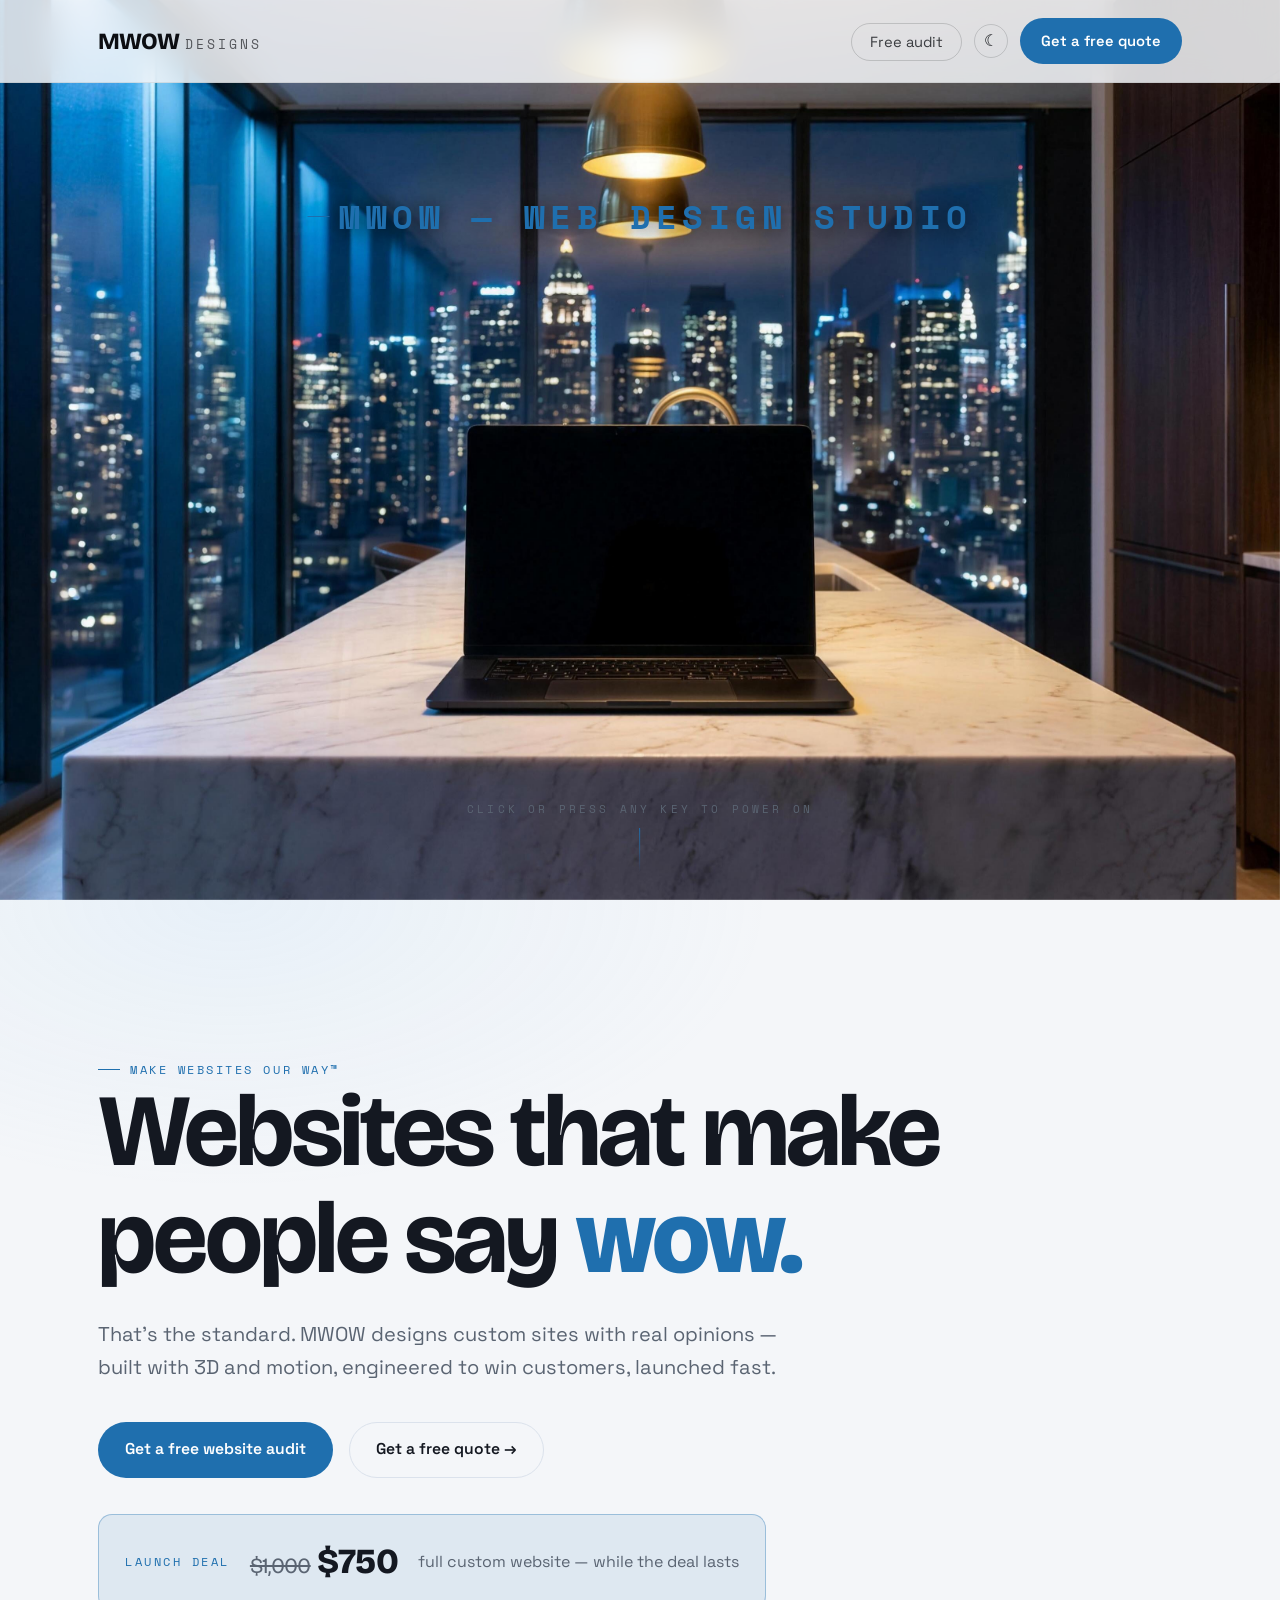
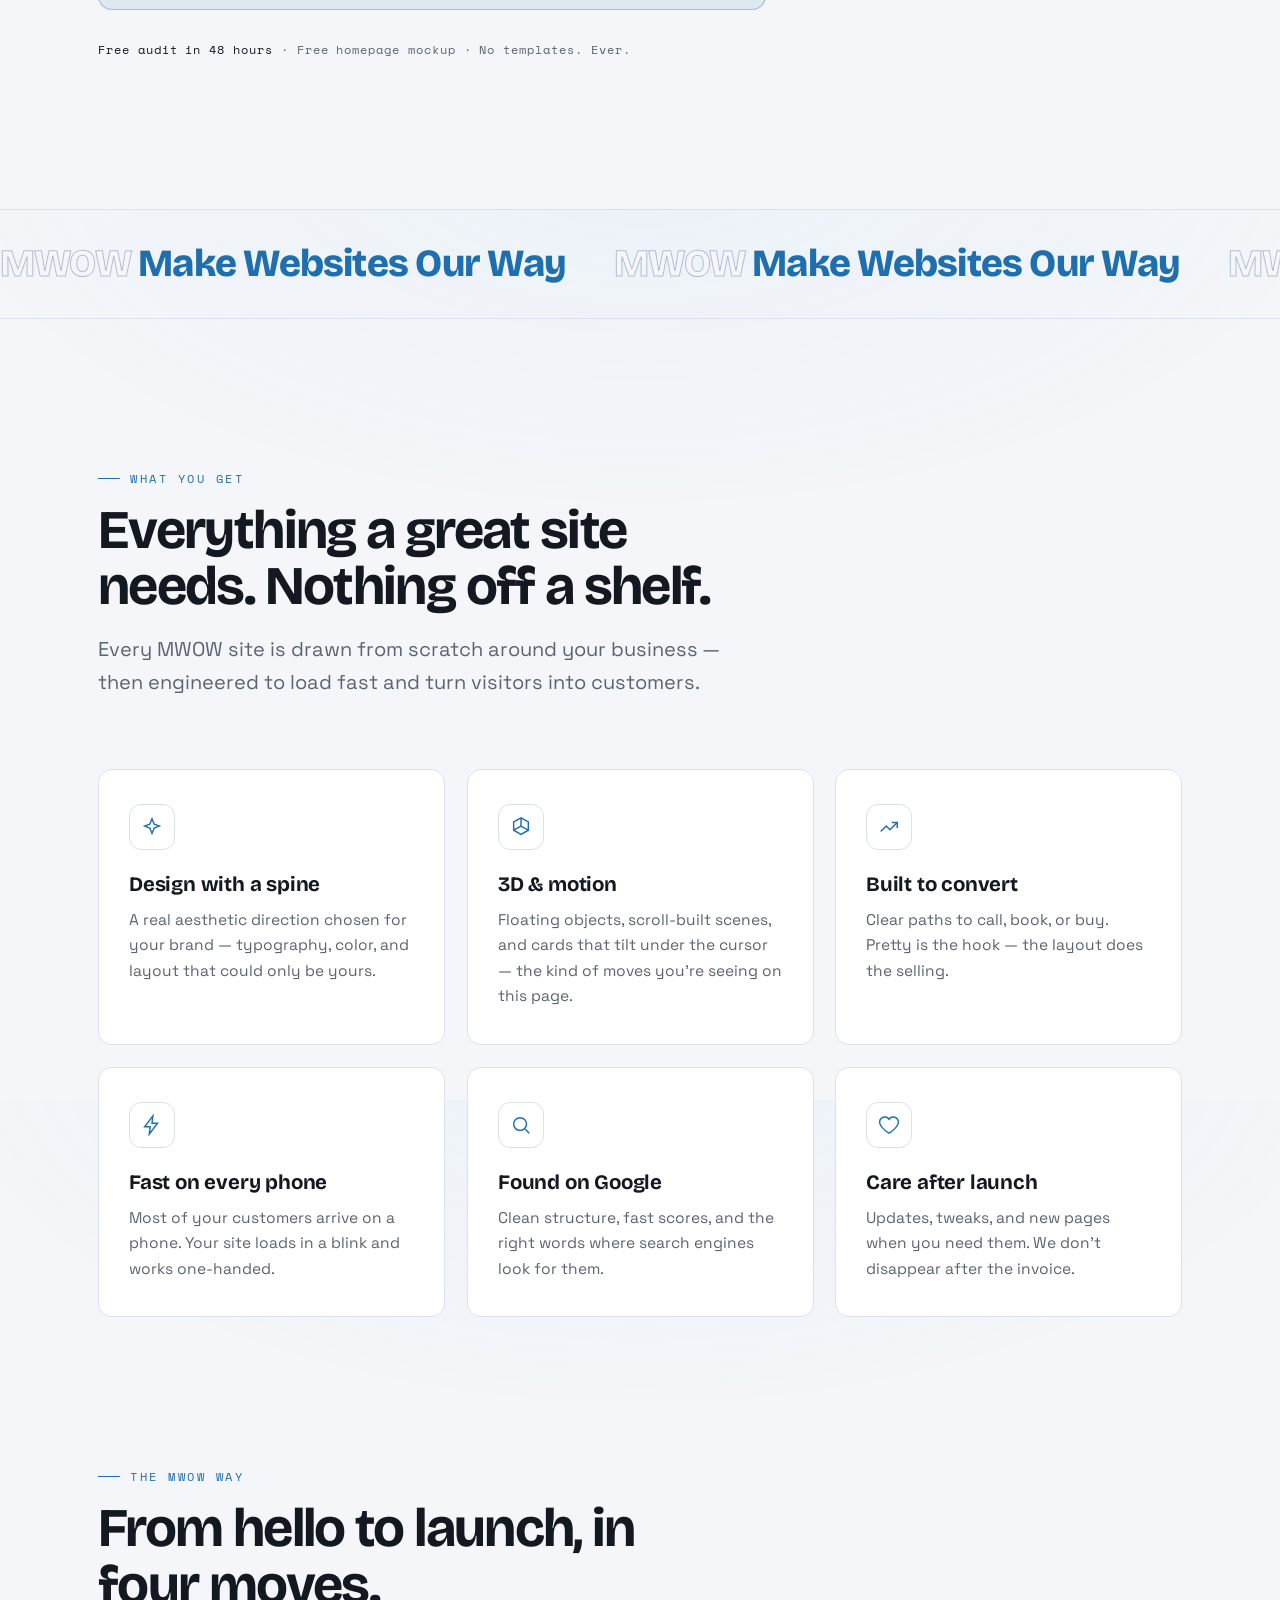
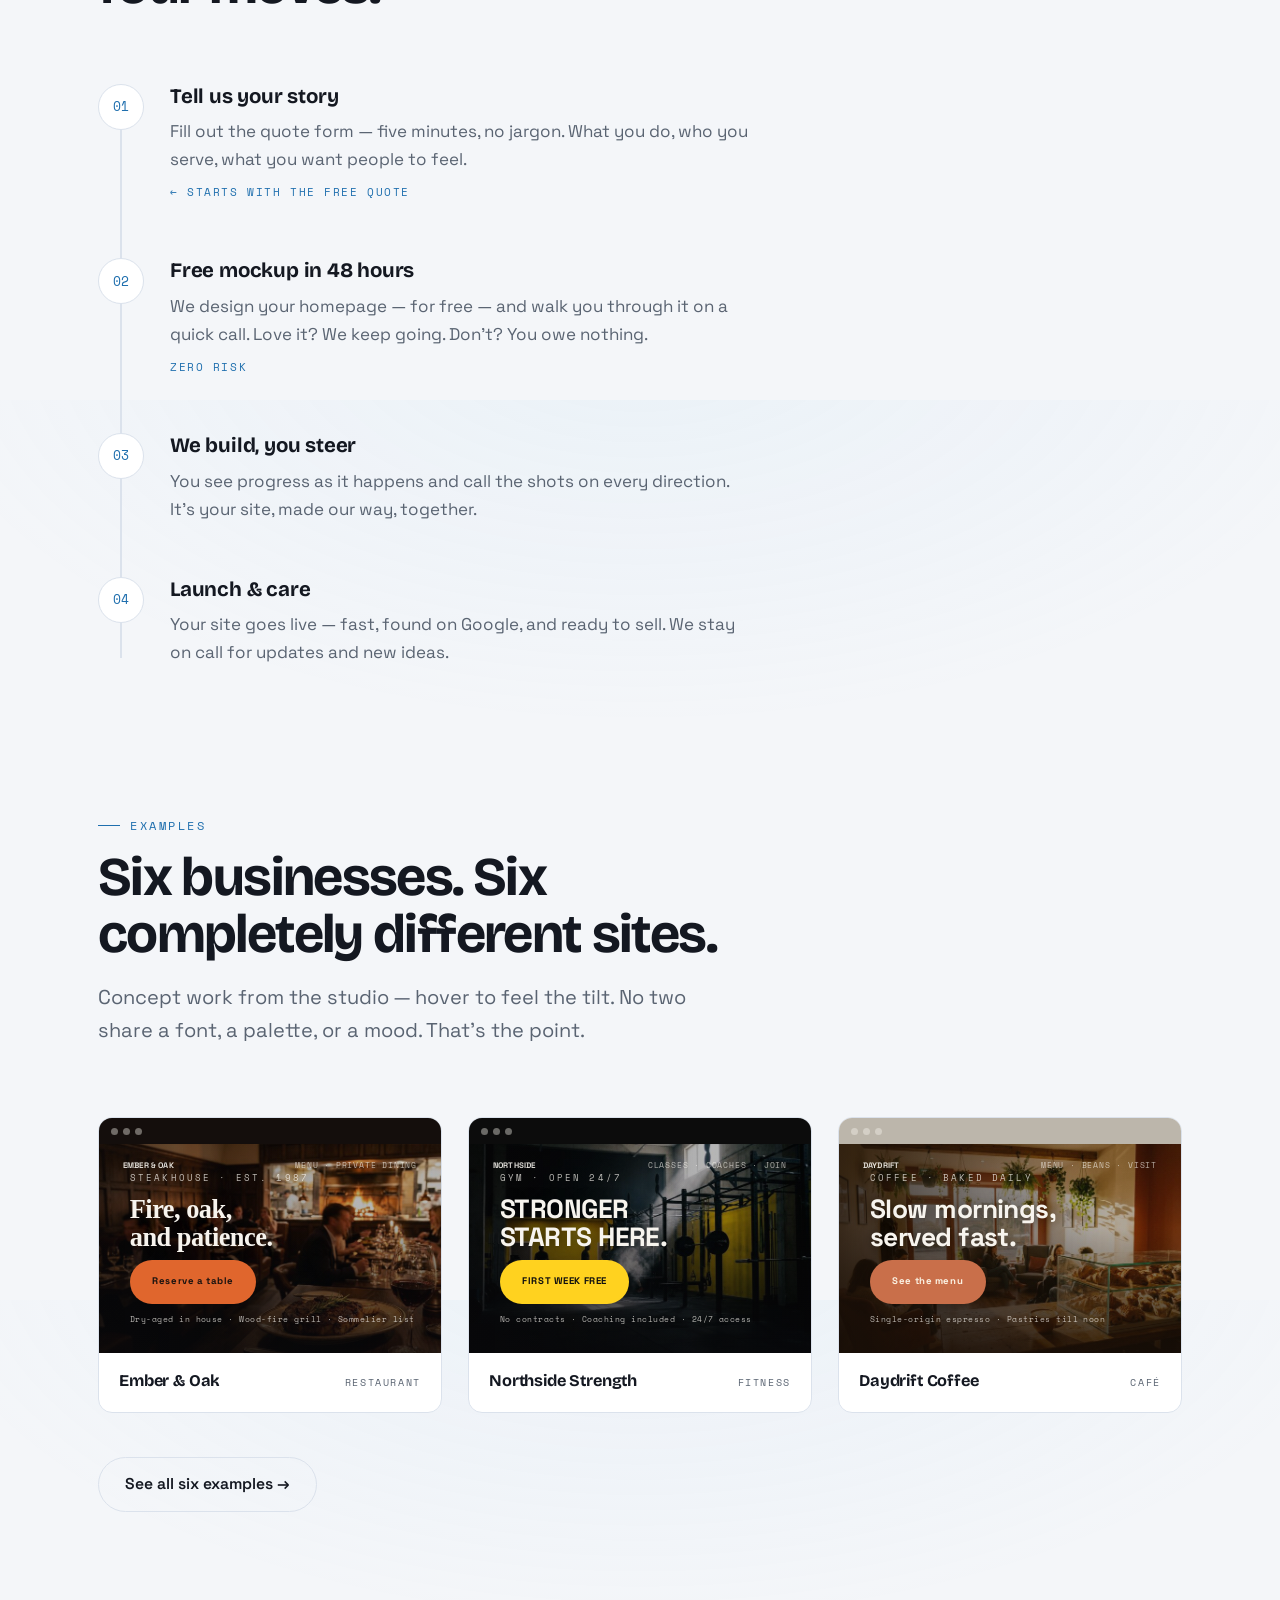
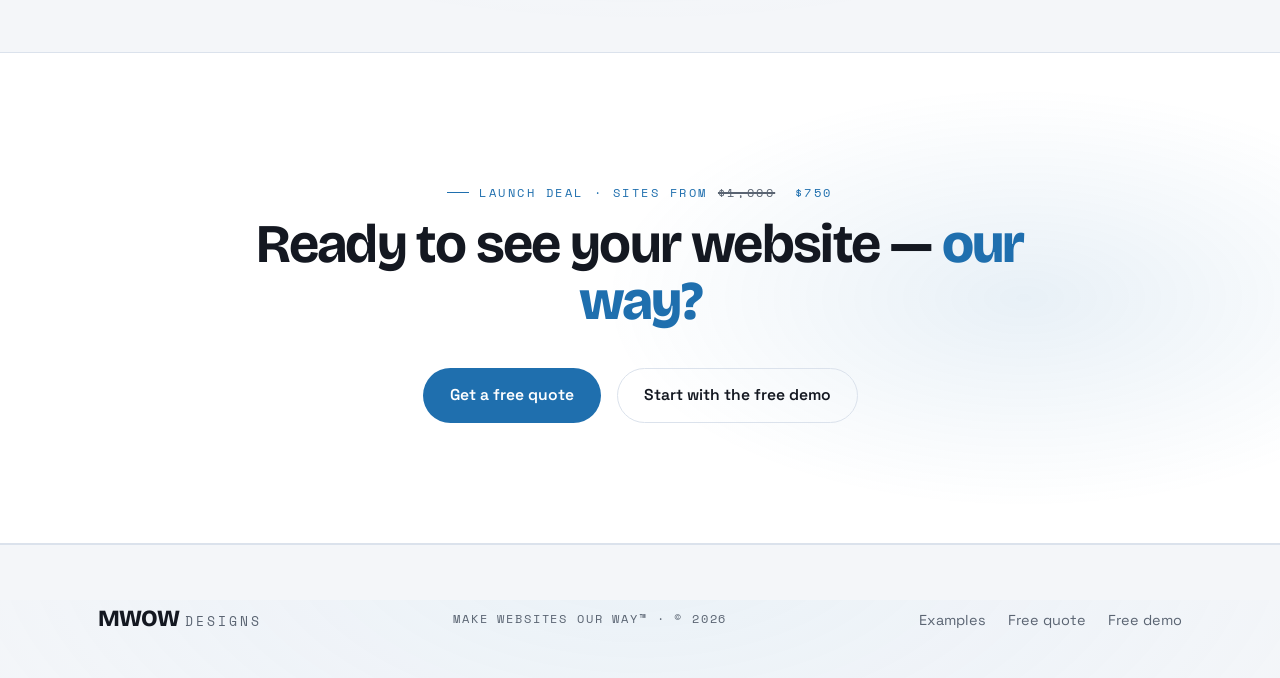
==== index.html @ f08377f4 "Final mobile tweaks: MWOW in header, smaller click-to-power text - Move MWOW branding to left side o" ====
<!DOCTYPE html>
<html lang="en">
<head>
  <meta charset="UTF-8" />
  <meta name="viewport" content="width=device-width, initial-scale=1.0" />
  <title>MWOW Designs — Make Websites Our Way</title>
  <meta name="description" content="MWOW Designs builds custom websites with real design opinions — 3D, motion, and zero templates. Free quote, free homepage mockup in 48 hours." />
  <meta property="og:title" content="MWOW Designs — Make Websites Our Way" />
  <meta property="og:description" content="Custom websites with 3D and motion — free audit, free quote, free homepage mockup in 48 hours." />
  <meta property="og:image" content="https://mwowdesigns.com/img/hero-penthouse-1k.jpg" />
  <meta property="og:type" content="website" />
  <meta name="twitter:card" content="summary_large_image" />
  <link rel="preconnect" href="https://fonts.googleapis.com" />
  <link rel="preconnect" href="https://fonts.gstatic.com" crossorigin />
  <link href="https://fonts.googleapis.com/css2?family=Bricolage+Grotesque:opsz,wght@12..96,400..800&family=Space+Grotesk:wght@400;500;600;700&family=Space+Mono&display=swap" rel="stylesheet" />
  <script>document.documentElement.dataset.theme = localStorage.getItem("mwow-theme") || (matchMedia("(prefers-color-scheme: light)").matches ? "light" : "dark");</script>
  <link rel="stylesheet" href="css/style.css?v=13" />
</head>
<body>

  <header class="nav">
    <div class="nav-inner">
      <a class="wordmark" href="index.html">MWOW <span class="designs">Designs</span></a>
      <nav>
        <ul class="nav-links">
          <li><a href="audit.html"><span class="audit-long">Free audit</span><span class="audit-short">Audit</span></a></li>
          <li><button class="theme-toggle" id="theme-toggle" aria-label="Switch light or dark mode">☀</button></li>
          <li><a class="btn btn-sky btn-sm btn-quote" href="quote.html"><span class="quote-long">Get a free quote</span><span class="quote-short">→</span></a></li>
        </ul>
      </nav>
    </div>
  </header>

  <!-- ============ HERO: click or press any key to power on, then it's gone ============ -->
  <div class="hero-scroll" id="hero-scroll">
    <div class="hero-stage" id="hero-stage">
      <div class="zoomer" id="zoomer">
        <img id="hero-photo" src="img/hero-penthouse-4k.jpg" alt="A black MacBook on a marble kitchen island in a New York penthouse at night" />
        <div class="screen-site" id="screen-site" aria-hidden="true">
          <span class="ss-eyebrow">MWOW</span>
          <div class="ss-h1">Make Websites<br />Our Way</div>
        </div>
      </div>
      <div class="stage-veil" id="stage-veil" aria-hidden="true"></div>
      <span class="eyebrow stage-eyebrow">MWOW — Web design studio</span>
      <div class="scroll-cue">Click or press any key to power on</div>
    </div>
  </div>

  <!-- ============ HEADLINE (you land here inside the screen) ============ -->
  <section class="headline-section">
    <div class="wrap">
      <span class="eyebrow">Make Websites Our Way™</span>
      <h1>Websites that make people say <span class="accent">wow.</span></h1>
      <p class="lede">That's the standard. MWOW designs custom sites with real opinions — built with 3D and motion, engineered to win customers, launched fast.</p>
      <div class="hero-ctas">
        <a class="btn btn-sky" href="audit.html">Get a free website audit</a>
        <a class="btn btn-ghost" href="quote.html">Get a free quote →</a>
      </div>
      <div class="deal-banner">
        <span class="deal-tag">Launch deal</span>
        <span class="deal-price"><s>$1,000</s>$750</span>
        <span class="deal-copy">full custom website — while the deal lasts</span>
      </div>
      <p class="hero-note"><b>Free audit in 48 hours</b> · Free homepage mockup · No templates. Ever.</p>
    </div>
  </section>

  <!-- ============ MARQUEE ============ -->
  <div class="marquee" aria-hidden="true">
    <div class="marquee-track">
      <span>MWOW <em>Make Websites Our Way</em></span><span>MWOW <em>Make Websites Our Way</em></span><span>MWOW <em>Make Websites Our Way</em></span><span>MWOW <em>Make Websites Our Way</em></span><span>MWOW <em>Make Websites Our Way</em></span><span>MWOW <em>Make Websites Our Way</em></span>
    </div>
  </div>

  <!-- ============ FEATURES ============ -->
  <section class="section">
    <div class="wrap">
      <div class="section-head reveal">
        <span class="eyebrow">What you get</span>
        <h2>Everything a great site needs. Nothing off a shelf.</h2>
        <p class="lede">Every MWOW site is drawn from scratch around your business — then engineered to load fast and turn visitors into customers.</p>
      </div>
      <div class="grid-3">
        <div class="tilt reveal" style="--d:.0s"><div class="tilt-inner">
          <div class="feature-glyph"><svg viewBox="0 0 24 24" fill="none" stroke="currentColor" stroke-width="1.6"><path d="M12 3l2.4 5.9L20 11l-5.6 2.1L12 19l-2.4-5.9L4 11l5.6-2.1z"/></svg></div>
          <h3>Design with a spine</h3>
          <p>A real aesthetic direction chosen for your brand — typography, color, and layout that could only be yours.</p>
        </div></div>
        <div class="tilt reveal" style="--d:.08s"><div class="tilt-inner">
          <div class="feature-glyph"><svg viewBox="0 0 24 24" fill="none" stroke="currentColor" stroke-width="1.6"><path d="M12 2l8 4.5v9L12 20l-8-4.5v-9z"/><path d="M12 2v9m0 0l8 4.5M12 11L4 15.5"/></svg></div>
          <h3>3D &amp; motion</h3>
          <p>Floating objects, scroll-built scenes, and cards that tilt under the cursor — the kind of moves you're seeing on this page.</p>
        </div></div>
        <div class="tilt reveal" style="--d:.16s"><div class="tilt-inner">
          <div class="feature-glyph"><svg viewBox="0 0 24 24" fill="none" stroke="currentColor" stroke-width="1.6"><path d="M3 17l6-6 4 4 8-8"/><path d="M15 7h6v6"/></svg></div>
          <h3>Built to convert</h3>
          <p>Clear paths to call, book, or buy. Pretty is the hook — the layout does the selling.</p>
        </div></div>
        <div class="tilt reveal" style="--d:.0s"><div class="tilt-inner">
          <div class="feature-glyph"><svg viewBox="0 0 24 24" fill="none" stroke="currentColor" stroke-width="1.6"><path d="M13 2L4 14h6l-1 8 9-12h-6z"/></svg></div>
          <h3>Fast on every phone</h3>
          <p>Most of your customers arrive on a phone. Your site loads in a blink and works one-handed.</p>
        </div></div>
        <div class="tilt reveal" style="--d:.08s"><div class="tilt-inner">
          <div class="feature-glyph"><svg viewBox="0 0 24 24" fill="none" stroke="currentColor" stroke-width="1.6"><circle cx="11" cy="11" r="7"/><path d="M21 21l-4.3-4.3"/></svg></div>
          <h3>Found on Google</h3>
          <p>Clean structure, fast scores, and the right words where search engines look for them.</p>
        </div></div>
        <div class="tilt reveal" style="--d:.16s"><div class="tilt-inner">
          <div class="feature-glyph"><svg viewBox="0 0 24 24" fill="none" stroke="currentColor" stroke-width="1.6"><path d="M12 21s-7-4.6-9.3-9A5.4 5.4 0 0112 5.7 5.4 5.4 0 0121.3 12c-2.3 4.4-9.3 9-9.3 9z"/></svg></div>
          <h3>Care after launch</h3>
          <p>Updates, tweaks, and new pages when you need them. We don't disappear after the invoice.</p>
        </div></div>
      </div>
    </div>
  </section>

  <!-- ============ PROCESS ============ -->
  <section class="section" style="padding-top:0">
    <div class="wrap">
      <div class="section-head reveal">
        <span class="eyebrow">The MWOW way</span>
        <h2>From hello to launch, in four moves.</h2>
      </div>
      <div class="process">
        <div class="process-line"><i></i></div>
        <div class="step reveal">
          <div class="step-num">01</div>
          <h3>Tell us your story</h3>
          <p>Fill out the quote form — five minutes, no jargon. What you do, who you serve, what you want people to feel.</p>
          <span class="mini-note">← starts with the free quote</span>
        </div>
        <div class="step reveal">
          <div class="step-num">02</div>
          <h3>Free mockup in 48 hours</h3>
          <p>We design your homepage — for free — and walk you through it on a quick call. Love it? We keep going. Don't? You owe nothing.</p>
          <span class="mini-note">zero risk</span>
        </div>
        <div class="step reveal">
          <div class="step-num">03</div>
          <h3>We build, you steer</h3>
          <p>You see progress as it happens and call the shots on every direction. It's your site, made our way, together.</p>
        </div>
        <div class="step reveal">
          <div class="step-num">04</div>
          <h3>Launch &amp; care</h3>
          <p>Your site goes live — fast, found on Google, and ready to sell. We stay on call for updates and new ideas.</p>
        </div>
      </div>
    </div>
  </section>

  <!-- ============ SHOWCASE PREVIEW ============ -->
  <section class="section" style="padding-top:0">
    <div class="wrap">
      <div class="section-head reveal">
        <span class="eyebrow">Examples</span>
        <h2>Six businesses. Six completely different sites.</h2>
        <p class="lede">Concept work from the studio — hover to feel the tilt. No two share a font, a palette, or a mood. That's the point.</p>
      </div>
      <div class="show-grid">
        <div class="tilt reveal" style="--d:.0s">
          <a class="mock mock-ember" href="examples.html">
            <div class="mock-screen has-photo">
              <div class="mock-bar"><i></i><i></i><i></i></div>
              <div class="mock-photo" style="background-image:url('img/mock-steak.jpg')"></div>
              <div class="mock-nav"><b>Ember &amp; Oak</b><span>Menu · Private dining</span></div>
              <div class="mock-hero">
                <span class="mock-kicker">Steakhouse · Est. 1987</span>
                <span class="mock-title">Fire, oak,<br/>and patience.</span>
                <span class="mock-btn">Reserve a table</span>
                <span class="mock-extra">Dry-aged in house · Wood-fire grill · Sommelier list</span>
              </div>
            </div>
            <div class="mock-meta"><h3>Ember &amp; Oak</h3><span>Restaurant</span></div>
          </a>
        </div>
        <div class="tilt reveal" style="--d:.08s">
          <a class="mock mock-north" href="examples.html">
            <div class="mock-screen has-photo">
              <div class="mock-bar"><i></i><i></i><i></i></div>
              <div class="mock-photo" style="background-image:url('img/mock-gym.jpg')"></div>
              <div class="mock-nav"><b>NORTHSIDE</b><span>Classes · Coaches · Join</span></div>
              <div class="mock-hero">
                <span class="mock-kicker">Gym · Open 24/7</span>
                <span class="mock-title">STRONGER<br/>STARTS HERE.</span>
                <span class="mock-btn">FIRST WEEK FREE</span>
                <span class="mock-extra">No contracts · Coaching included · 24/7 access</span>
              </div>
            </div>
            <div class="mock-meta"><h3>Northside Strength</h3><span>Fitness</span></div>
          </a>
        </div>
        <div class="tilt reveal" style="--d:.16s">
          <a class="mock mock-day" href="examples.html">
            <div class="mock-screen has-photo">
              <div class="mock-bar"><i></i><i></i><i></i></div>
              <div class="mock-photo" style="background-image:url('img/mock-coffee.jpg')"></div>
              <div class="mock-nav"><b>Daydrift</b><span>Menu · Beans · Visit</span></div>
              <div class="mock-hero">
                <span class="mock-kicker">Coffee · Baked daily</span>
                <span class="mock-title">Slow mornings,<br/>served fast.</span>
                <span class="mock-btn">See the menu</span>
                <span class="mock-extra">Single-origin espresso · Pastries till noon</span>
              </div>
            </div>
            <div class="mock-meta"><h3>Daydrift Coffee</h3><span>Café</span></div>
          </a>
        </div>
      </div>
      <div class="hero-ctas reveal" style="margin-top:44px">
        <a class="btn btn-ghost" href="examples.html">See all six examples →</a>
      </div>
    </div>
  </section>

  <!-- ============ CTA ============ -->
  <section class="cta-band">
    <div class="wrap">
      <span class="eyebrow" style="justify-content:center">Launch deal · Sites from <s>$1,000</s>&nbsp;$750</span>
      <h2 class="reveal">Ready to see your website — <span class="accent">our way?</span></h2>
      <div class="hero-ctas reveal">
        <a class="btn btn-sky" href="quote.html">Get a free quote</a>
        <a class="btn btn-ghost" href="demo.html">Start with the free demo</a>
      </div>
    </div>
  </section>

  <footer>
    <div class="wrap foot-inner">
      <a class="wordmark" href="index.html">MWOW <span class="designs">Designs</span></a>
      <span class="foot-tag">Make Websites Our Way™ · © <span id="yr"></span></span>
      <ul class="foot-links">
        <li><a href="examples.html">Examples</a></li>
        <li><a href="quote.html">Free quote</a></li>
        <li><a href="demo.html">Free demo</a></li>
      </ul>
    </div>
  </footer>

  <script src="js/main.js?v=3"></script>
  <script src="js/hero-open.js?v=6"></script>
  <script data-goatcounter="https://mwowdesigns.goatcounter.com/count" async src="//gc.zgo.at/count.js"></script>
</body>
</html>
---- css/style.css ----
/* ============================================================
   MWOW® — Make Websites Our Way
   Palette: night black / soft white / cool gray / light blue
   Type: Bricolage Grotesque (display) · Space Grotesk (body)
         Space Mono (labels & data)
   ============================================================ */

:root {
  --ink-0: #101216;   /* page background — night black */
  --ink-1: #181c23;   /* raised surface */
  --ink-2: #2a313d;   /* card border zone */
  --bone:  #f4f6f9;   /* primary text — soft white */
  --stone: #9aa4b2;   /* muted text */
  --sky:  #8fc6ef;   /* the one loud color — light blue */
  --sky-dim: rgba(143, 198, 239, 0.2);

  --font-display: "Bricolage Grotesque", sans-serif;
  --font-body: "Space Grotesk", sans-serif;
  --font-mono: "Space Mono", monospace;

  --max-w: 1180px;
  --pad-x: clamp(20px, 5vw, 48px);
  --radius: 14px;
}

/* ---------- light mode ---------- */
:root[data-theme="light"] {
  --ink-0: #f4f6f9;   /* page background */
  --ink-1: #ffffff;   /* raised surface */
  --ink-2: #dbe2ec;   /* borders */
  --bone:  #141821;   /* primary text */
  --stone: #5a6472;   /* muted text */
  --sky:   #1f6fae;   /* accent — deeper blue for contrast on white */
  --sky-dim: rgba(31, 111, 174, 0.10);
}
:root[data-theme="light"] .btn-sky,
:root[data-theme="light"] .nav .btn-sky { background: var(--sky); color: #ffffff; }
:root[data-theme="light"] .marquee-track { -webkit-text-stroke: 1px #b4bece; }
:root[data-theme="light"] .screen-site { background: #101216; } /* the MacBook screen stays a screen */
:root[data-theme="light"] .ss-h1 { color: #f4f6f9; }
:root[data-theme="light"] .ss-eyebrow { color: #8fc6ef; }

.theme-toggle {
  background: none;
  border: 1px solid rgba(12, 14, 18, 0.15);
  border-radius: 999px;
  width: 34px;
  height: 34px;
  display: grid;
  place-items: center;
  cursor: pointer;
  font-size: 1rem;
  line-height: 1;
  color: #0c0e12;
  transition: transform 0.2s ease, border-color 0.2s ease;
}
.theme-toggle:hover { transform: rotate(20deg); border-color: rgba(12, 14, 18, 0.4); }

* { margin: 0; padding: 0; box-sizing: border-box; }

html { scroll-behavior: smooth; }

body {
  background:
    radial-gradient(1200px 640px at 50% -8%, rgba(143, 198, 239, 0.10), transparent 62%),
    var(--ink-0);
  color: var(--bone);
  font-family: var(--font-body);
  font-size: 1.0625rem;
  line-height: 1.65;
  -webkit-font-smoothing: antialiased;
  overflow-x: hidden;
}

::selection { background: var(--sky); color: var(--ink-0); }

img { max-width: 100%; display: block; }

s { color: var(--stone); font-weight: 400; text-decoration-thickness: 1.5px; }

a { color: inherit; }

:focus-visible {
  outline: 2px solid var(--sky);
  outline-offset: 3px;
  border-radius: 4px;
}

.wrap {
  max-width: var(--max-w);
  margin: 0 auto;
  padding-left: var(--pad-x);
  padding-right: var(--pad-x);
}

/* ---------- labels / eyebrows ---------- */
.eyebrow {
  font-family: var(--font-mono);
  font-size: 0.72rem;
  letter-spacing: 0.22em;
  text-transform: uppercase;
  color: var(--sky);
  display: inline-flex;
  align-items: center;
  gap: 10px;
}
.eyebrow::before {
  content: "";
  width: 22px;
  height: 1px;
  background: var(--sky);
  display: inline-block;
}

/* ---------- headings ---------- */
h1, h2, h3 {
  font-family: var(--font-display);
  font-weight: 700;
  line-height: 1.04;
  letter-spacing: -0.03em;
}

h1 { font-size: clamp(2.9rem, 8.2vw, 6.4rem); }
h2 { font-size: clamp(2rem, 4.6vw, 3.4rem); margin: 14px 0 18px; }
h3 { font-size: 1.28rem; letter-spacing: -0.01em; line-height: 1.25; }

.accent {
  color: var(--sky);
  font-weight: 800;
}

p.lede {
  color: var(--stone);
  font-size: clamp(1.05rem, 1.8vw, 1.25rem);
  max-width: 34em;
}

/* ---------- nav: light frosted glass, dark text, on every page ---------- */
.nav {
  position: fixed;
  inset: 0 0 auto 0;
  z-index: 50;
  background: rgba(244, 246, 249, 0.85);
  backdrop-filter: blur(16px);
  -webkit-backdrop-filter: blur(16px);
  border-bottom: 1px solid rgba(16, 18, 22, 0.08);
}
.nav .wordmark { color: #0c0e12; }
.nav .wordmark sup { color: #4a7fab; }
.nav .wordmark span.designs { color: rgba(12, 14, 18, 0.65); }
.nav .nav-links a:not(.btn) {
  color: rgba(12, 14, 18, 0.78);
  border: 1px solid rgba(12, 14, 18, 0.16);
  border-radius: 999px;
  padding: 9px 18px;
  white-space: nowrap;
  transition: border-color 0.2s, color 0.2s, background 0.2s;
}
.nav .nav-links a:not(.btn):hover,
.nav .nav-links a[aria-current="page"]:not(.btn) {
  color: #0c0e12;
  border-color: rgba(12, 14, 18, 0.5);
  background: rgba(12, 14, 18, 0.04);
}
.nav .btn-sky { color: #0c0e12; }
.nav-inner {
  max-width: var(--max-w);
  margin: 0 auto;
  padding: 18px var(--pad-x);
  display: flex;
  align-items: center;
  justify-content: space-between;
  gap: 20px;
}
.wordmark {
  font-family: var(--font-display);
  font-weight: 800;
  font-size: 1.45rem;
  letter-spacing: -0.04em;
  text-decoration: none;
  display: flex;
  align-items: baseline;
  gap: 6px;
}
.wordmark sup {
  font-size: 0.55em;
  color: var(--sky);
  font-weight: 700;
}

.quote-short, .audit-short { display: none; }

@media (max-width: 620px) {
  .quote-long { display: none; }
  .quote-short { display: inline; }
  .audit-long { display: none; }
  .audit-short { display: inline; }
}
.wordmark span.designs {
  font-family: var(--font-mono);
  font-size: 0.82rem;
  letter-spacing: 0.22em;
  text-transform: uppercase;
  color: var(--stone);
  font-weight: 400;
}
.nav-links {
  display: flex;
  align-items: center;
  gap: 12px;
  list-style: none;
}
.nav-links a {
  text-decoration: none;
  font-size: 0.92rem;
  color: var(--stone);
  transition: color 0.2s;
}
.nav-links a:hover, .nav-links a[aria-current="page"] { color: var(--bone); }

/* ---------- buttons ---------- */
.btn {
  display: inline-flex;
  align-items: center;
  gap: 10px;
  white-space: nowrap;
  font-family: var(--font-body);
  font-weight: 600;
  font-size: 0.98rem;
  padding: 14px 26px;
  border-radius: 999px;
  text-decoration: none;
  border: 1px solid transparent;
  cursor: pointer;
  transition: transform 0.2s ease, box-shadow 0.2s ease, background 0.2s ease, color 0.2s ease;
}
.btn-sky {
  background: var(--sky);
  color: var(--ink-0);
}
.btn-sky:hover {
  transform: translateY(-2px);
  box-shadow: 0 10px 34px rgba(143, 198, 239, 0.28);
}
.btn-ghost {
  border-color: var(--ink-2);
  color: var(--bone);
  background: transparent;
}
.btn-ghost:hover {
  border-color: var(--sky);
  color: var(--sky);
  transform: translateY(-2px);
}
.btn-sm { padding: 10px 20px; font-size: 0.88rem; }

/* ---------- click-to-open hero: the laptop ---------- */
/* while the hero lives, the page cannot scroll — the computer is the only way in */
body.hero-live {
  overflow: hidden;
  height: 100svh;
}
.hero-scroll {
  height: 100svh;
  position: relative;
}
@media (max-width: 620px) {
  .hero-scroll {
    height: 45svh;
  }
}
.hero-stage {
  position: relative;
  height: 100%;
  overflow: hidden;
  cursor: pointer;
}
.zoomer {
  position: absolute;
  inset: 0;
  will-change: transform;
}
.zoomer img {
  position: absolute;
  inset: 0;
  width: 100%;
  height: 100%;
  object-fit: cover;
}
/* what boots up on the MacBook's screen — styled like the section headers */
.screen-site {
  position: absolute;
  border-radius: 4px;
  background: #101216;
  overflow: hidden;
  opacity: 0;
  pointer-events: none;
  display: flex;
  flex-direction: column;
  justify-content: center;
  align-items: center;
  text-align: center;
  padding: 0 6%;
  box-shadow: 0 0 22px rgba(143, 198, 239, 0.28);
}
.ss-eyebrow {
  font-family: var(--font-mono);
  font-size: 0.28em;
  letter-spacing: 0.24em;
  text-transform: uppercase;
  color: var(--sky);
  margin-bottom: 1em;
}
.ss-h1 {
  font-family: var(--font-display);
  font-weight: 800;
  font-size: 1em;
  line-height: 1.08;
  letter-spacing: -0.02em;
  color: var(--bone);
}
.stage-veil {
  position: absolute;
  inset: 0;
  background: var(--ink-0);
  opacity: 0;
  pointer-events: none;
  z-index: 2;
}
.stage-eyebrow {
  position: absolute;
  top: 21vh;
  left: 50%;
  transform: translateX(-50%);
  z-index: 1;
  white-space: nowrap;
  font-size: clamp(1.25rem, 2.9vw, 2.1rem);
  font-weight: 700;
  letter-spacing: 0.16em;
  text-shadow: 0 2px 22px rgba(0, 0, 0, 0.85);
}
@media (max-width: 620px) {
  .stage-eyebrow {
    font-size: clamp(1.6rem, 5vw, 2.8rem);
    top: 18vh;
  }
}
.hero-stage .scroll-cue,
.stage-eyebrow { transition: opacity 0.4s; }
.hero-stage.zooming .scroll-cue,
.hero-stage.zooming .stage-eyebrow { opacity: 0; }

/* ---------- headline section (lands after the screen dive) ---------- */
.headline-section {
  position: relative;
  z-index: 2;
  background:
    radial-gradient(900px 480px at 18% 0%, rgba(143, 198, 239, 0.12), transparent 60%),
    var(--ink-0);
  padding: clamp(90px, 13vw, 150px) 0;
}
.headline-section h1 { max-width: 10em; }
.headline-section .lede { margin-top: 26px; }
.hero-ctas {
  display: flex;
  flex-wrap: wrap;
  gap: 16px;
  margin-top: 38px;
}
.hero-note {
  margin-top: 30px;
  font-family: var(--font-mono);
  font-size: 0.74rem;
  letter-spacing: 0.08em;
  color: var(--stone);
}
.hero-note b { color: var(--bone); font-weight: 400; }

/* ---------- the launch-deal banner ---------- */
.deal-banner {
  display: inline-flex;
  flex-wrap: wrap;
  align-items: center;
  gap: 8px 20px;
  margin-top: 36px;
  padding: 18px 26px;
  border: 1px solid rgba(143, 198, 239, 0.45);
  border-radius: 14px;
  background: var(--sky-dim);
}
.deal-tag {
  font-family: var(--font-mono);
  font-size: 0.72rem;
  letter-spacing: 0.22em;
  text-transform: uppercase;
  color: var(--sky);
}
.deal-price {
  font-family: var(--font-display);
  font-weight: 800;
  font-size: clamp(1.6rem, 3.2vw, 2.2rem);
  letter-spacing: -0.02em;
}
.deal-price s { font-size: 0.62em; margin-right: 6px; }
.deal-copy { color: var(--stone); font-size: 1rem; }
:root[data-theme="light"] .deal-banner { border-color: rgba(31, 111, 174, 0.35); }

.scroll-cue {
  position: absolute;
  bottom: 28px;
  left: 50%;
  transform: translateX(-50%);
  z-index: 1;
  font-family: var(--font-mono);
  font-size: 0.66rem;
  letter-spacing: 0.3em;
  text-transform: uppercase;
  color: var(--stone);
  display: flex;
  flex-direction: column;
  align-items: center;
  gap: 10px;
}
@media (max-width: 620px) {
  .scroll-cue {
    font-size: 0.65rem;
    bottom: -55px;
    letter-spacing: 0.15em;
    gap: 6px;
  }
  .scroll-cue::after {
    height: 30px;
  }
}
.scroll-cue::after {
  content: "";
  width: 1px;
  height: 44px;
  background: linear-gradient(var(--sky), transparent);
  animation: cue-drop 2s ease-in-out infinite;
}
@keyframes cue-drop {
  0%   { transform: scaleY(0); transform-origin: top; }
  55%  { transform: scaleY(1); transform-origin: top; }
  100% { transform: scaleY(0); transform-origin: bottom; }
}

/* ---------- marquee (scroll-linked) ---------- */
.marquee {
  border-top: 1px solid var(--ink-2);
  border-bottom: 1px solid var(--ink-2);
  padding: 22px 0;
  overflow: hidden;
  white-space: nowrap;
}
.marquee-track {
  display: inline-block;
  font-family: var(--font-display);
  font-weight: 800;
  font-size: clamp(1.4rem, 3.4vw, 2.4rem);
  letter-spacing: -0.02em;
  color: var(--ink-0);
  -webkit-text-stroke: 1px var(--stone);
  will-change: transform;
}
.marquee-track em {
  font-style: normal;
  -webkit-text-stroke: 0;
  color: var(--sky);
}
.marquee-track > span { padding-right: 3rem; }

/* ---------- sections ---------- */
.section { padding: clamp(80px, 12vw, 140px) 0; }
.section-head { max-width: 640px; margin-bottom: clamp(40px, 6vw, 70px); }

/* ---------- feature grid (tilt cards) ---------- */
.grid-3 {
  display: grid;
  grid-template-columns: repeat(3, 1fr);
  gap: 22px;
}
.tilt {
  perspective: 900px;
}
.tilt-inner {
  background: var(--ink-1);
  border: 1px solid var(--ink-2);
  border-radius: var(--radius);
  padding: 34px 30px;
  height: 100%;
  position: relative;
  overflow: hidden;
  transform-style: preserve-3d;
  transition: border-color 0.25s ease;
  will-change: transform;
}
.tilt:hover .tilt-inner { border-color: rgba(143, 198, 239, 0.4); }
.tilt-inner::after {
  content: "";
  position: absolute;
  inset: 0;
  background: radial-gradient(340px circle at var(--mx, 50%) var(--my, 50%), var(--sky-dim), transparent 65%);
  opacity: 0;
  transition: opacity 0.3s;
  pointer-events: none;
}
.tilt:hover .tilt-inner::after { opacity: 1; }

.feature-glyph {
  width: 46px;
  height: 46px;
  border-radius: 12px;
  border: 1px solid var(--ink-2);
  display: grid;
  place-items: center;
  margin-bottom: 22px;
  color: var(--sky);
}
.feature-glyph svg { width: 22px; height: 22px; }
.tilt-inner h3 { margin-bottom: 10px; }
.tilt-inner p { color: var(--stone); font-size: 0.97rem; }

/* ---------- process ---------- */
.process { position: relative; }
.process-line {
  position: absolute;
  left: 22px;
  top: 8px;
  bottom: 8px;
  width: 2px;
  background: var(--ink-2);
}
.process-line i {
  position: absolute;
  inset: 0 0 auto 0;
  background: var(--sky);
  height: calc(var(--progress, 0) * 100%);
  transition: height 0.1s linear;
}
.step {
  position: relative;
  padding: 0 0 54px 72px;
}
.step:last-child { padding-bottom: 0; }
.step-num {
  position: absolute;
  left: 0;
  top: 0;
  width: 46px;
  height: 46px;
  border-radius: 50%;
  background: var(--ink-1);
  border: 1px solid var(--ink-2);
  display: grid;
  place-items: center;
  font-family: var(--font-mono);
  font-size: 0.8rem;
  color: var(--sky);
}
.step h3 { margin-bottom: 8px; }
.step p { color: var(--stone); max-width: 34em; }
.step .mini-note {
  font-family: var(--font-mono);
  font-size: 0.7rem;
  letter-spacing: 0.14em;
  text-transform: uppercase;
  color: var(--sky);
  margin-top: 10px;
  display: inline-block;
}

/* ---------- showcase mockups ---------- */
.show-grid {
  display: grid;
  grid-template-columns: repeat(3, 1fr);
  gap: 26px;
}
.mock {
  border-radius: var(--radius);
  overflow: hidden;
  border: 1px solid var(--ink-2);
  background: var(--ink-1);
  text-decoration: none;
  display: block;
  transform-style: preserve-3d;
  will-change: transform;
  transition: border-color 0.25s ease;
}
.tilt:hover .mock { border-color: rgba(143, 198, 239, 0.45); }
.mock-screen {
  aspect-ratio: 16 / 11;
  position: relative;
  overflow: hidden;
}
.mock-bar {
  height: 26px;
  display: flex;
  align-items: center;
  gap: 5px;
  padding: 0 12px;
  background: rgba(0, 0, 0, 0.25);
}
.mock-bar i {
  width: 7px; height: 7px;
  border-radius: 50%;
  background: currentColor;
  opacity: 0.4;
}
.mock-photo {
  position: absolute;
  inset: 26px 0 0 0;
  background-size: cover;
  background-position: center;
}
.mock-photo::after {
  content: "";
  position: absolute;
  inset: 0;
  background:
    linear-gradient(to right, rgba(8, 8, 10, 0.55), rgba(8, 8, 10, 0.1) 70%),
    linear-gradient(to top, rgba(8, 8, 10, 0.82), rgba(8, 8, 10, 0.22) 65%);
}
.mock-screen.has-photo .mock-title { text-shadow: 0 1px 12px rgba(0, 0, 0, 0.55); }
/* the café photo is bright where the headline sits — warmer, heavier scrim */
.mock-day .mock-photo::after {
  background:
    linear-gradient(to right, rgba(24, 14, 7, 0.78), rgba(24, 14, 7, 0.12) 78%),
    linear-gradient(to top, rgba(24, 14, 7, 0.85), rgba(24, 14, 7, 0.25) 60%);
}
.mock-screen.has-photo { color: #f7f4ee; }
.mock-nav {
  position: absolute;
  top: 26px;
  left: 0;
  right: 0;
  z-index: 2;
  display: flex;
  justify-content: space-between;
  align-items: center;
  padding: 4.5% 7%;
  font-family: var(--font-mono);
  font-size: clamp(0.4rem, 0.72vw, 0.5rem);
  letter-spacing: 0.1em;
  text-transform: uppercase;
  opacity: 0.9;
}
.mock-nav b { font-family: var(--font-body); letter-spacing: 0.02em; }
.mock-nav span { opacity: 0.75; }
.mock-extra {
  display: flex;
  gap: 7%;
  font-family: var(--font-mono);
  font-size: clamp(0.38rem, 0.7vw, 0.5rem);
  letter-spacing: 0.06em;
  opacity: 0.72;
  white-space: nowrap;
}
.mock-hero {
  position: absolute;
  inset: 26px 0 0 0;
  z-index: 1;
  padding: 8% 9%;
  display: flex;
  flex-direction: column;
  justify-content: center;
  gap: 6%;
}
.mock-kicker {
  font-family: var(--font-mono);
  font-size: clamp(0.42rem, 0.8vw, 0.56rem);
  letter-spacing: 0.24em;
  text-transform: uppercase;
  opacity: 0.75;
}
.mock-title {
  font-weight: 800;
  font-size: clamp(1.05rem, 2.4vw, 1.65rem);
  line-height: 1.06;
  letter-spacing: -0.02em;
}
.mock-btn {
  font-size: clamp(0.44rem, 0.9vw, 0.6rem);
  font-weight: 700;
  padding: 5% 8%;
  border-radius: 999px;
  width: max-content;
  letter-spacing: 0.06em;
}
.mock-meta {
  padding: 18px 20px 20px;
  display: flex;
  align-items: baseline;
  justify-content: space-between;
  gap: 12px;
}
.mock-meta h3 { font-size: 1.02rem; }
.mock-meta span {
  font-family: var(--font-mono);
  font-size: 0.64rem;
  letter-spacing: 0.16em;
  text-transform: uppercase;
  color: var(--stone);
  white-space: nowrap;
}

/* per-concept mini palettes */
.mock-ember  .mock-screen { background: #1a1310; color: #f3e6d8; }
.mock-ember  .mock-title  { font-family: Georgia, serif; }
.mock-ember  .mock-btn    { background: #e0662d; color: #1a1310; }
.mock-north  .mock-screen { background: #101010; color: #f5f5f0; }
.mock-north  .mock-btn    { background: #ffd21f; color: #101010; }
.mock-calder .mock-screen { background: #f5f1e8; color: #1d2a3a; }
.mock-calder .mock-title  { font-family: Georgia, serif; }
.mock-calder .mock-btn    { background: #1d2a3a; color: #f5f1e8; }
.mock-day    .mock-screen { background: #fbf3e4; color: #4a2f1d; }
.mock-day    .mock-btn    { background: #c96f4a; color: #fbf3e4; }
.mock-pine   .mock-screen { background: #12241b; color: #e8efe9; }
.mock-pine   .mock-btn    { background: #c2a878; color: #12241b; }
.mock-fade   .mock-screen { background: #171717; color: #efe9e0; }
.mock-fade   .mock-btn    { background: #d6472b; color: #171717; }

/* photo cards always read light-on-photo, whatever their palette says */
.mock .mock-screen.has-photo { color: #f7f4ee; }

/* ---------- CTA band ---------- */
.cta-band {
  border-top: 1px solid var(--ink-2);
  border-bottom: 1px solid var(--ink-2);
  background:
    radial-gradient(600px 300px at 80% 50%, var(--sky-dim), transparent 70%),
    var(--ink-1);
  text-align: center;
  padding: clamp(70px, 10vw, 120px) 0;
}
.cta-band h2 { max-width: 15em; margin-left: auto; margin-right: auto; }
.cta-band .hero-ctas { justify-content: center; }

/* ---------- audit tiers ---------- */
.tiers {
  display: grid;
  grid-template-columns: 1fr 1fr;
  gap: 22px;
  max-width: 880px;
}
.tier {
  background: var(--ink-1);
  border: 1px solid var(--ink-2);
  border-radius: var(--radius);
  padding: 30px 28px;
}
.tier.featured { border-color: rgba(143, 198, 239, 0.5); }
.tier .price {
  font-family: var(--font-display);
  font-size: 2.4rem;
  font-weight: 800;
  letter-spacing: -0.02em;
  margin: 10px 0 2px;
}
.tier-sub { color: var(--stone); font-size: 0.92rem; }
.tier ul { list-style: none; margin-top: 16px; }
.tier li {
  display: flex;
  gap: 10px;
  padding: 7px 0;
  color: var(--stone);
  font-size: 0.95rem;
}
.tier li::before { content: "✓"; color: var(--sky); flex: none; }
@media (max-width: 700px) {
  .tiers { grid-template-columns: 1fr; }
}

/* ---------- forms ---------- */
.form-page {
  padding-top: clamp(140px, 20vw, 190px);
  padding-bottom: clamp(80px, 10vw, 130px);
}
.form-layout {
  display: grid;
  grid-template-columns: 1fr 1.15fr;
  gap: clamp(40px, 6vw, 80px);
  align-items: start;
}
.form-card {
  background: var(--ink-1);
  border: 1px solid var(--ink-2);
  border-radius: var(--radius);
  padding: clamp(28px, 4vw, 44px);
}
.field { margin-bottom: 22px; }
.field label {
  display: block;
  font-family: var(--font-mono);
  font-size: 0.68rem;
  letter-spacing: 0.18em;
  text-transform: uppercase;
  color: var(--stone);
  margin-bottom: 9px;
}
.field input,
.field select,
.field textarea {
  width: 100%;
  background: var(--ink-0);
  border: 1px solid var(--ink-2);
  border-radius: 10px;
  padding: 14px 16px;
  color: var(--bone);
  font-family: var(--font-body);
  font-size: 1rem;
  transition: border-color 0.2s;
}
.field textarea { min-height: 130px; resize: vertical; }
.field input:focus,
.field select:focus,
.field textarea:focus {
  outline: none;
  border-color: var(--sky);
}
.form-note {
  font-size: 0.85rem;
  color: var(--stone);
  margin-top: 16px;
}
.perk-list { list-style: none; margin-top: 30px; }
.perk-list li {
  display: flex;
  gap: 14px;
  padding: 16px 0;
  border-bottom: 1px solid var(--ink-2);
  color: var(--stone);
}
.perk-list li:last-child { border-bottom: 0; }
.perk-list b { color: var(--bone); font-weight: 600; }
.perk-list .tick { color: var(--sky); flex: none; }

/* ---------- footer ---------- */
footer {
  border-top: 1px solid var(--ink-2);
  padding: 54px 0 40px;
}
.foot-inner {
  display: flex;
  flex-wrap: wrap;
  gap: 26px;
  align-items: center;
  justify-content: space-between;
}
.foot-tag {
  font-family: var(--font-mono);
  font-size: 0.72rem;
  letter-spacing: 0.16em;
  text-transform: uppercase;
  color: var(--stone);
}
.foot-links { display: flex; gap: 22px; list-style: none; }
.foot-links a {
  color: var(--stone);
  text-decoration: none;
  font-size: 0.9rem;
}
.foot-links a:hover { color: var(--sky); }

/* ---------- reveal on scroll ---------- */
.reveal {
  opacity: 0;
  transform: translateY(34px);
  transition: opacity 0.7s cubic-bezier(0.2, 0.6, 0.2, 1), transform 0.7s cubic-bezier(0.2, 0.6, 0.2, 1);
  transition-delay: var(--d, 0s);
}
.reveal.in { opacity: 1; transform: none; }

/* ---------- responsive ---------- */
@media (max-width: 900px) {
  .grid-3, .show-grid { grid-template-columns: 1fr 1fr; }
  .form-layout { grid-template-columns: 1fr; }
}
@media (max-width: 880px) {
  .nav-links { gap: 7px; }
  .nav-links a:not(.btn) { padding: 7px 12px; font-size: 0.83rem; }
  .nav .btn-sm { padding: 8px 14px; font-size: 0.8rem; }
  .theme-toggle { width: 30px; height: 30px; }
}
@media (max-width: 768px) {
  body { font-size: 0.95rem; }
  .wrap { padding-left: clamp(16px, 4vw, 24px); padding-right: clamp(16px, 4vw, 24px); }

  h1 { font-size: clamp(2rem, 7vw, 3.2rem); }
  h2 { font-size: clamp(1.6rem, 6vw, 2.5rem); }
  h3 { font-size: clamp(1.1rem, 4vw, 1.6rem); }

  .wordmark { font-size: 1.15rem; }
  .nav-links { gap: 5px; }
  .nav-links a:not(.btn) { padding: 6px 10px; font-size: 0.75rem; }
  .nav .btn-sm { padding: 7px 12px; font-size: 0.75rem; }

  .btn { padding: 12px 20px; font-size: 0.9rem; }
  .btn-sm { padding: 9px 16px; font-size: 0.8rem; }

  .headline-section { padding: clamp(60px, 12vw, 100px) 0; }
  .hero-ctas { flex-wrap: wrap; gap: 10px; }
  .hero-ctas .btn { flex: 1; min-width: 140px; }

  .section { padding: clamp(50px, 10vw, 80px) 0; }
  .grid-3 { gap: clamp(20px, 4vw, 32px); }
  .show-grid { gap: clamp(16px, 3vw, 24px); }

  .feature-glyph { width: 48px; height: 48px; }
  .feature-glyph svg { width: 28px; height: 28px; }

  .tilt-inner { padding: clamp(20px, 4vw, 28px); }
  .step { padding: clamp(24px, 4vw, 32px) 0; }
  .step-num { font-size: 2rem; }

  .marquee { padding: clamp(30px, 6vw, 50px) 0; }
  .marquee-track { font-size: clamp(1.8rem, 5vw, 2.8rem); }

  .section-head { margin-bottom: clamp(30px, 6vw, 50px); }
  .eyebrow { font-size: 0.65rem; }

  .deal-banner { padding: clamp(12px, 2vw, 16px) clamp(16px, 3vw, 22px); font-size: clamp(0.75rem, 2vw, 0.9rem); }
  .deal-tag { font-size: 0.65rem; }
  .deal-price { font-size: clamp(0.9rem, 2.5vw, 1.3rem); }

  .cta-band { padding: clamp(50px, 8vw, 80px) 0; }

  .form-card { padding: clamp(24px, 3vw, 36px); }
  .field { margin-bottom: 18px; }
  .field label { font-size: 0.63rem; margin-bottom: 7px; }
  .field input, .field select, .field textarea { padding: 12px 14px; font-size: 0.95rem; }
  .field textarea { min-height: 110px; }

  .perk-list li { padding: 12px 0; gap: 10px; }

  footer { padding: 40px 0 32px; }
  .foot-inner { gap: 16px; }
  .foot-links { gap: 16px; }
  .foot-links a { font-size: 0.8rem; }
}

@media (max-width: 620px) {
  .grid-3, .show-grid { grid-template-columns: 1fr; }
  .nav-inner { padding: 10px 10px; gap: 3px; }
  .nav-links { gap: 1px; flex-wrap: nowrap; }
  .nav-links a:not(.btn) { padding: 5px 8px; font-size: 0.68rem; }
  .nav-links a:not(.btn):not([href="audit.html"]) { display: none; }
  .nav-links li:has(a[href="examples.html"]), .nav-links li:has(a[href="demo.html"]) { display: none; }
  .nav .btn-sm { padding: 4px 9px; font-size: 0.63rem; min-width: auto; line-height: 1.1; }
  .nav .btn-quote { padding: 3px 6px; font-size: 0.7rem; }
  .wordmark { font-size: 0.9rem; flex-shrink: 0; }
  .wordmark span.designs { display: none; }
  .theme-toggle { width: 28px; height: 28px; font-size: 0.9rem; }

  .nav-inner { padding: 14px var(--pad-x); gap: 10px; }

  .headline-section { padding: clamp(50px, 10vw, 80px) 0; }
  .lede { font-size: 0.95rem; line-height: 1.6; }

  .hero-ctas { flex-direction: column; gap: 12px; }
  .hero-ctas .btn { width: 100%; min-height: 48px; display: flex; align-items: center; justify-content: center; }

  .process { gap: 20px; }
  .step { gap: 12px; }
  .step-num { font-size: 1.6rem; }

  .mock-screen { min-height: 300px; }
  .mock-meta { margin-top: 12px; }
  .mock-meta h3 { font-size: 1rem; }
  .mock-meta span { font-size: 0.8rem; }

  .form-layout { gap: clamp(30px, 5vw, 50px); }
  .form-page { padding-top: clamp(80px, 15vw, 120px); padding-bottom: clamp(60px, 8vw, 100px); }

  .tiers { gap: clamp(16px, 3vw, 24px); }
  .tier-head h3 { font-size: 1.1rem; }

  footer { padding: 32px 0 28px; }
  .foot-inner { flex-direction: column; align-items: flex-start; gap: 14px; }
  .foot-links { flex-wrap: wrap; }
}

/* ---------- reduced motion ---------- */
@media (prefers-reduced-motion: reduce) {
  html { scroll-behavior: auto; }
  .reveal { opacity: 1; transform: none; transition: none; }
  .scroll-cue::after { animation: none; }
  .marquee-track { transform: none !important; }
  .tilt-inner, .mock { transform: none !important; }
}
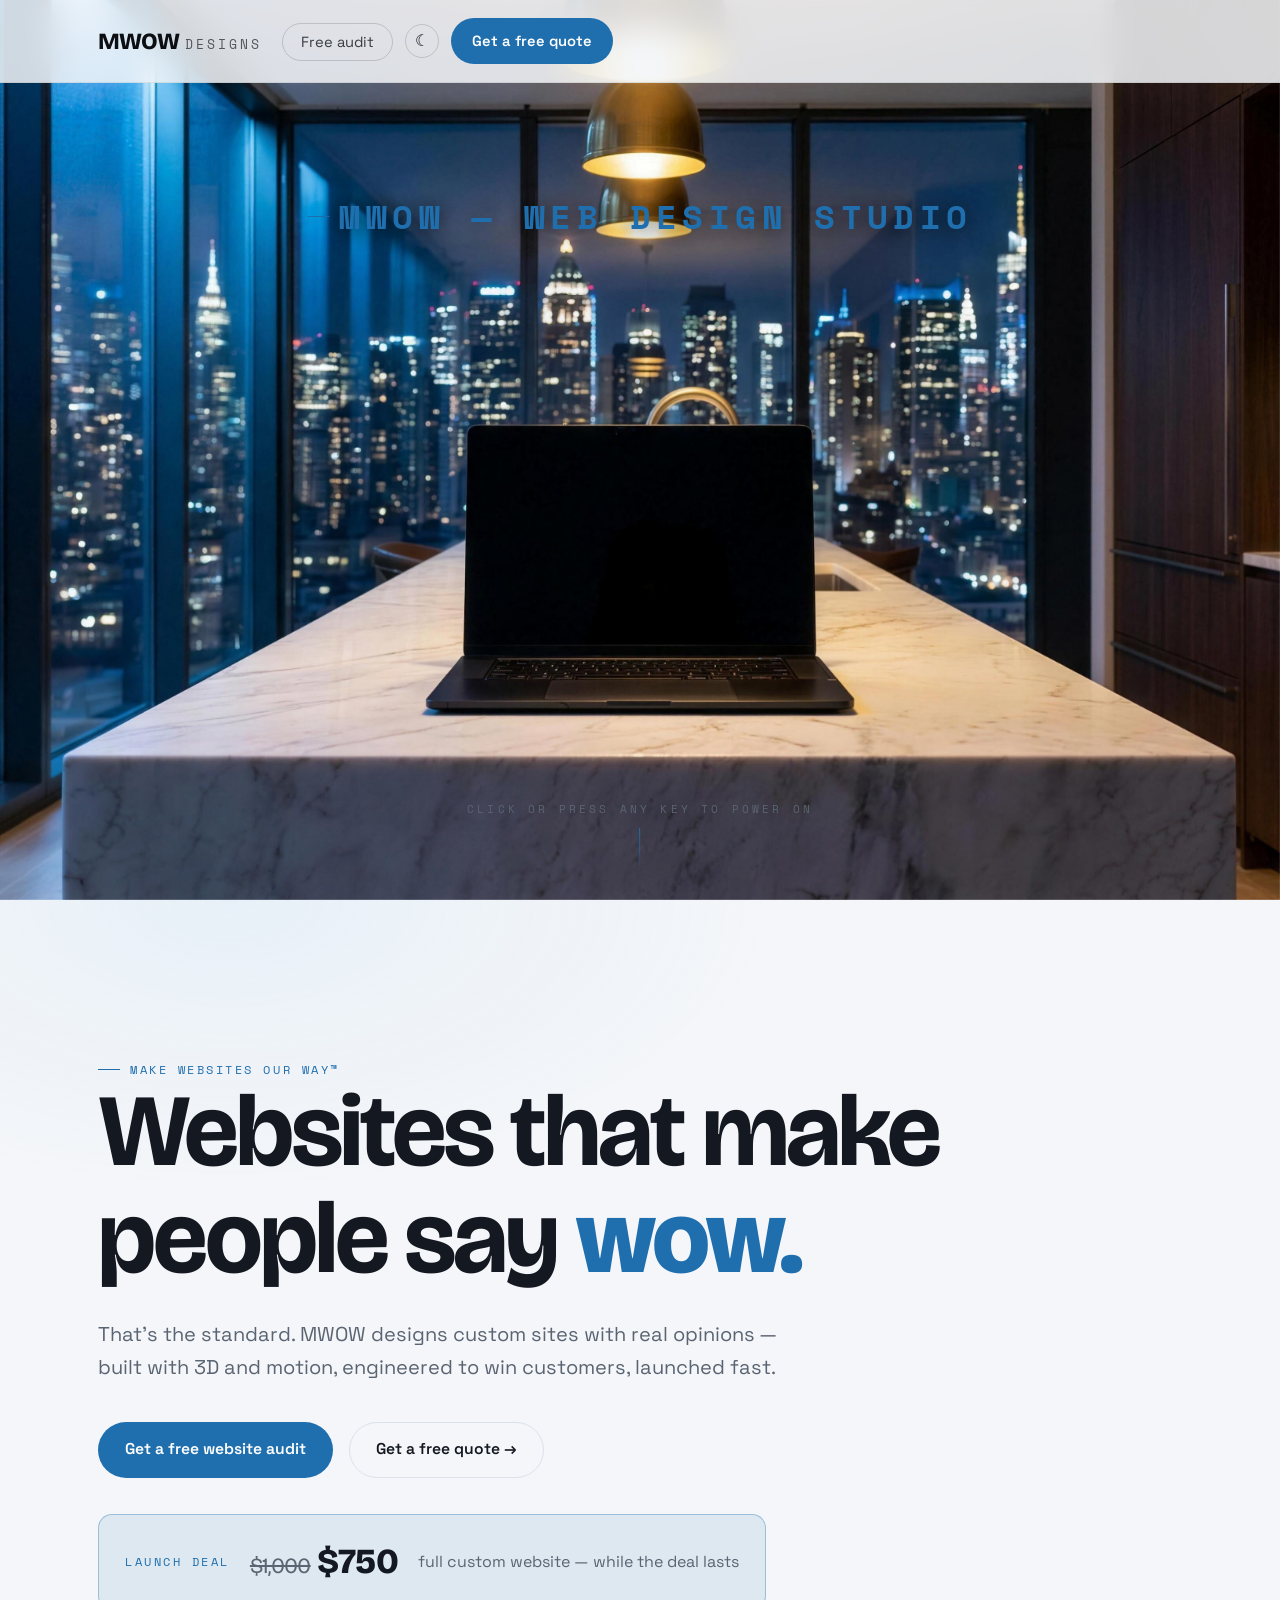
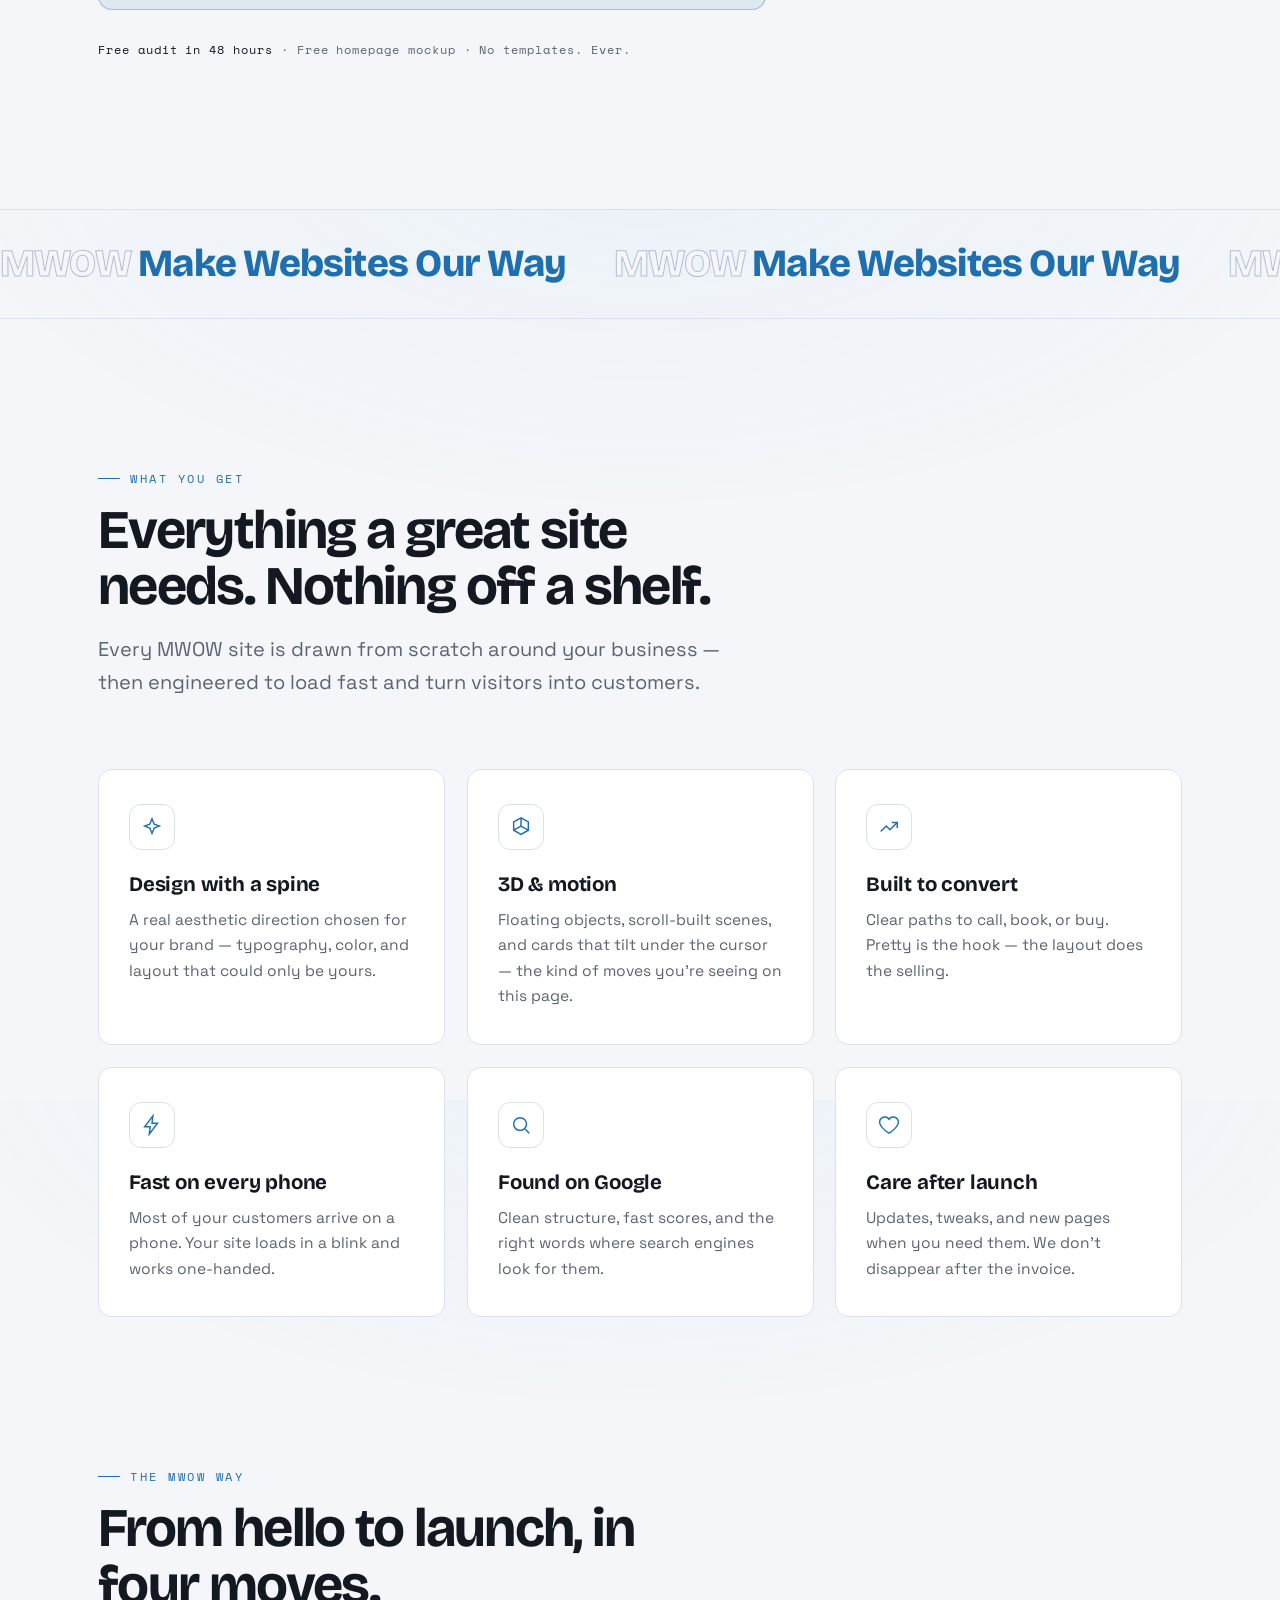
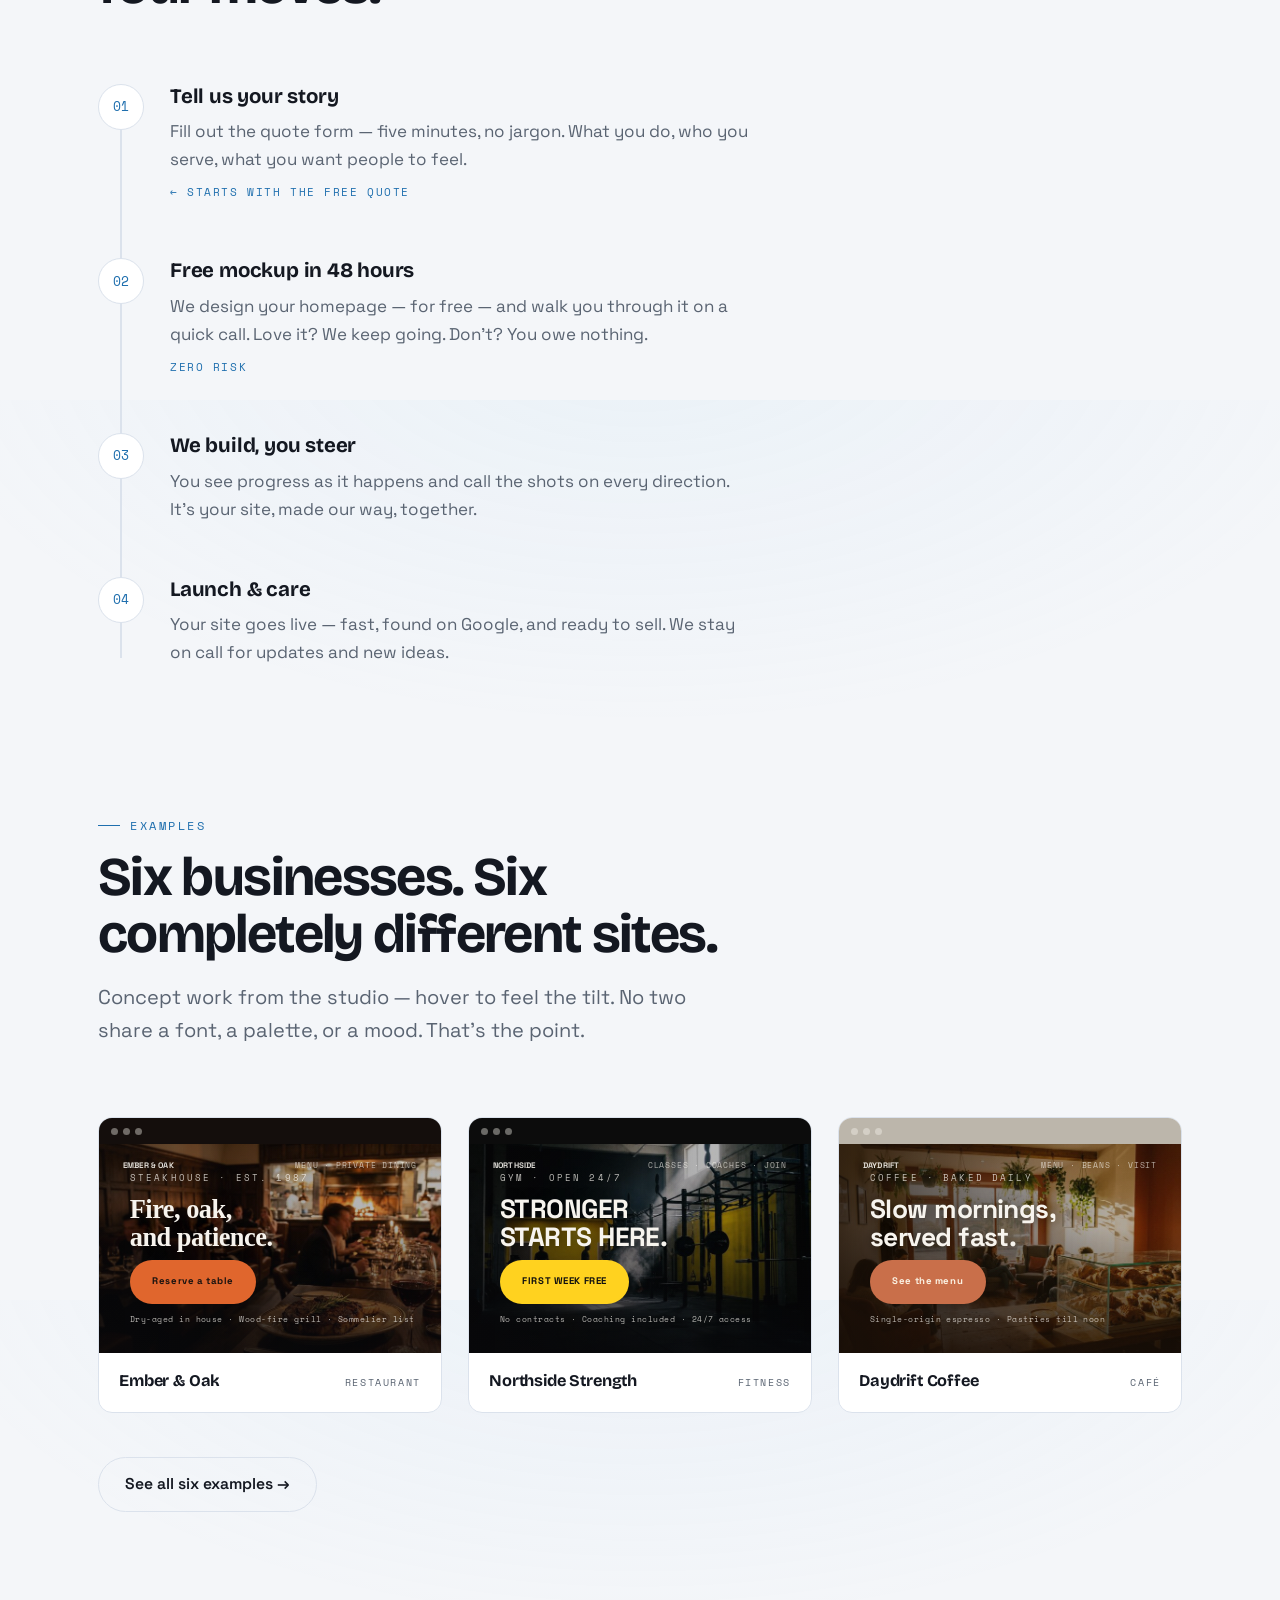
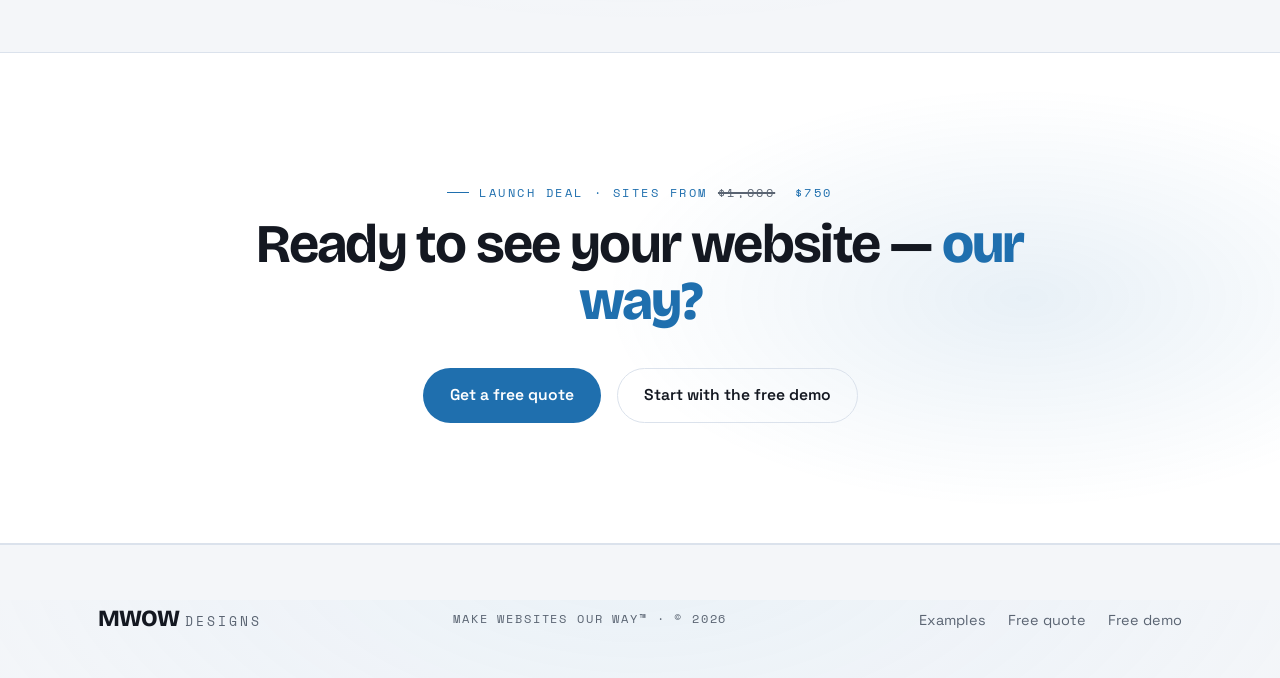
==== commit 63aa2fa2: "Change quote button from arrow to 'Quote' text" ====
--- a/index.html
+++ b/index.html
@@ -25,7 +25,7 @@
         <ul class="nav-links">
           <li><a href="audit.html"><span class="audit-long">Free audit</span><span class="audit-short">Audit</span></a></li>
           <li><button class="theme-toggle" id="theme-toggle" aria-label="Switch light or dark mode">☀</button></li>
-          <li><a class="btn btn-sky btn-sm btn-quote" href="quote.html"><span class="quote-long">Get a free quote</span><span class="quote-short">→</span></a></li>
+          <li><a class="btn btn-sky btn-sm btn-quote" href="quote.html"><span class="quote-long">Get a free quote</span><span class="quote-short">Quote</span></a></li>
         </ul>
       </nav>
     </div>
--- a/css/style.css
+++ b/css/style.css
@@ -169,7 +169,7 @@
   padding: 18px var(--pad-x);
   display: flex;
   align-items: center;
-  justify-content: space-between;
+  justify-content: flex-start;
   gap: 20px;
 }
 .wordmark {
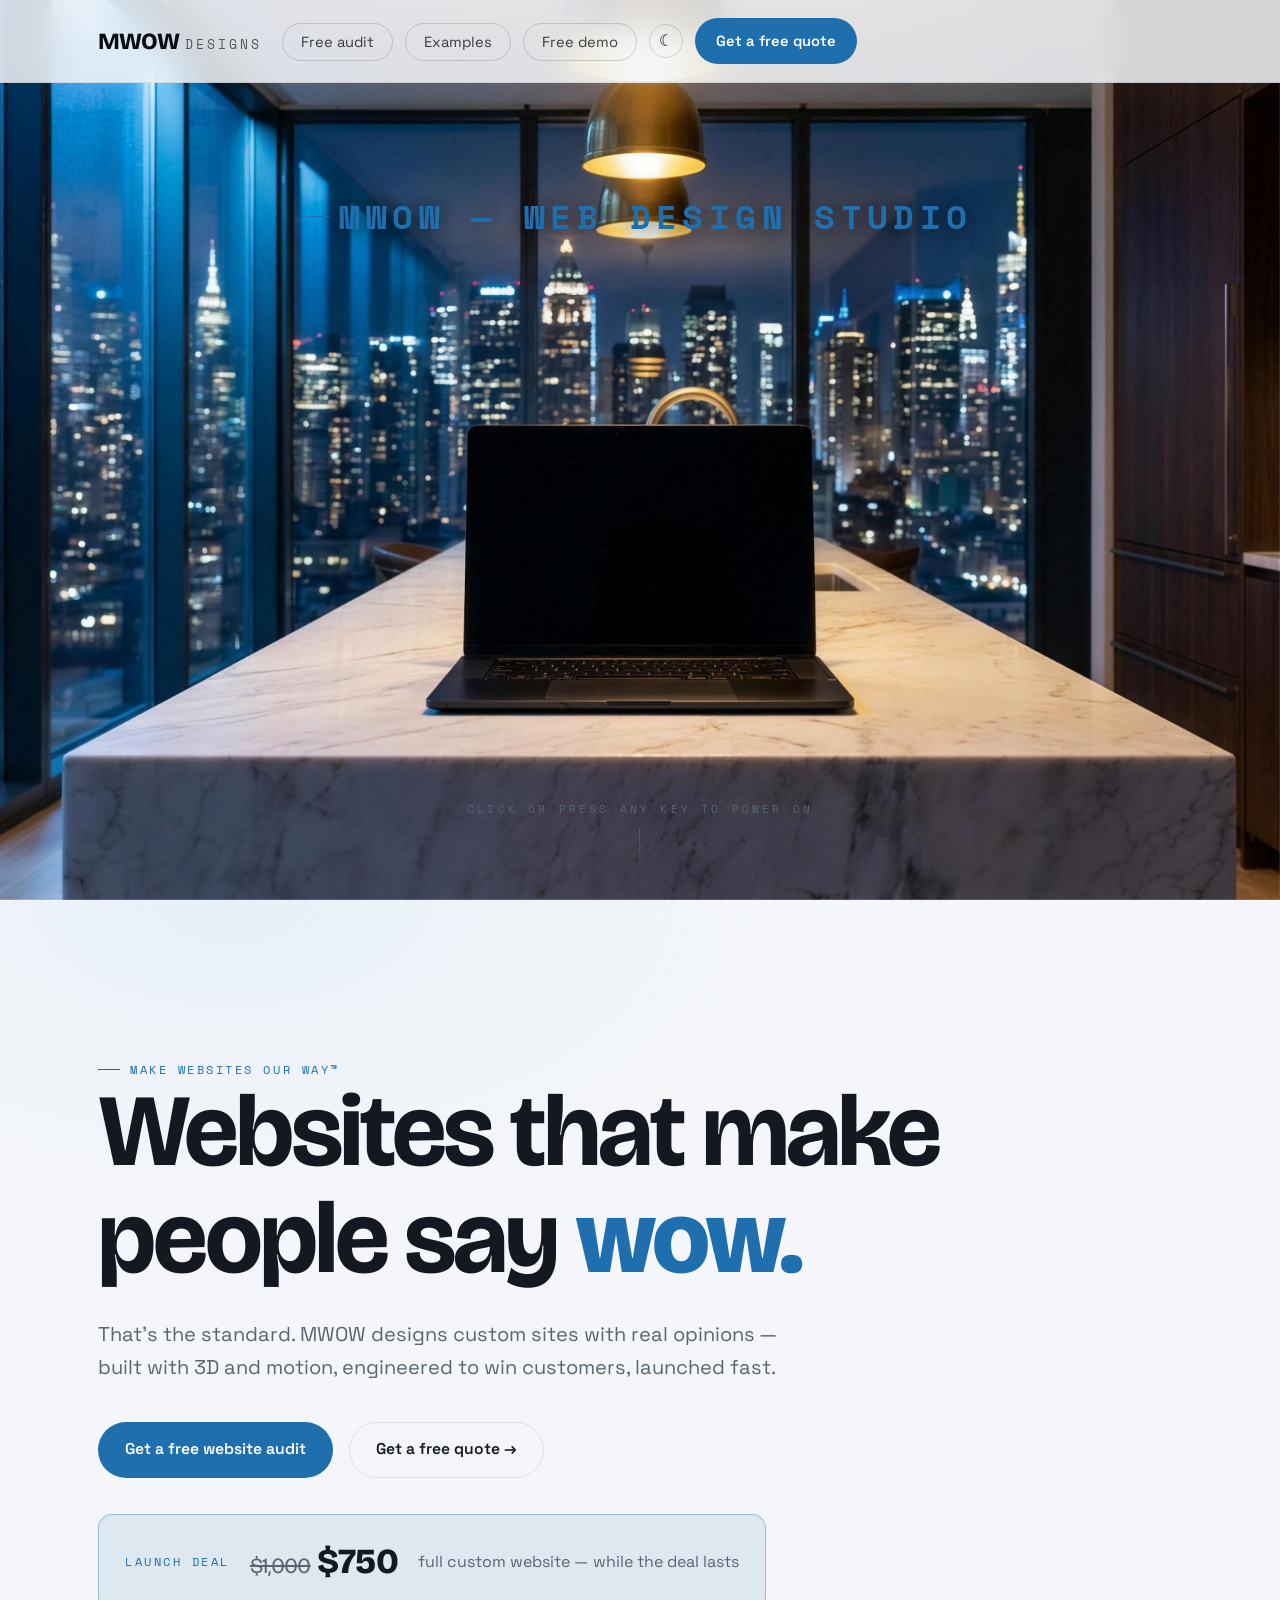
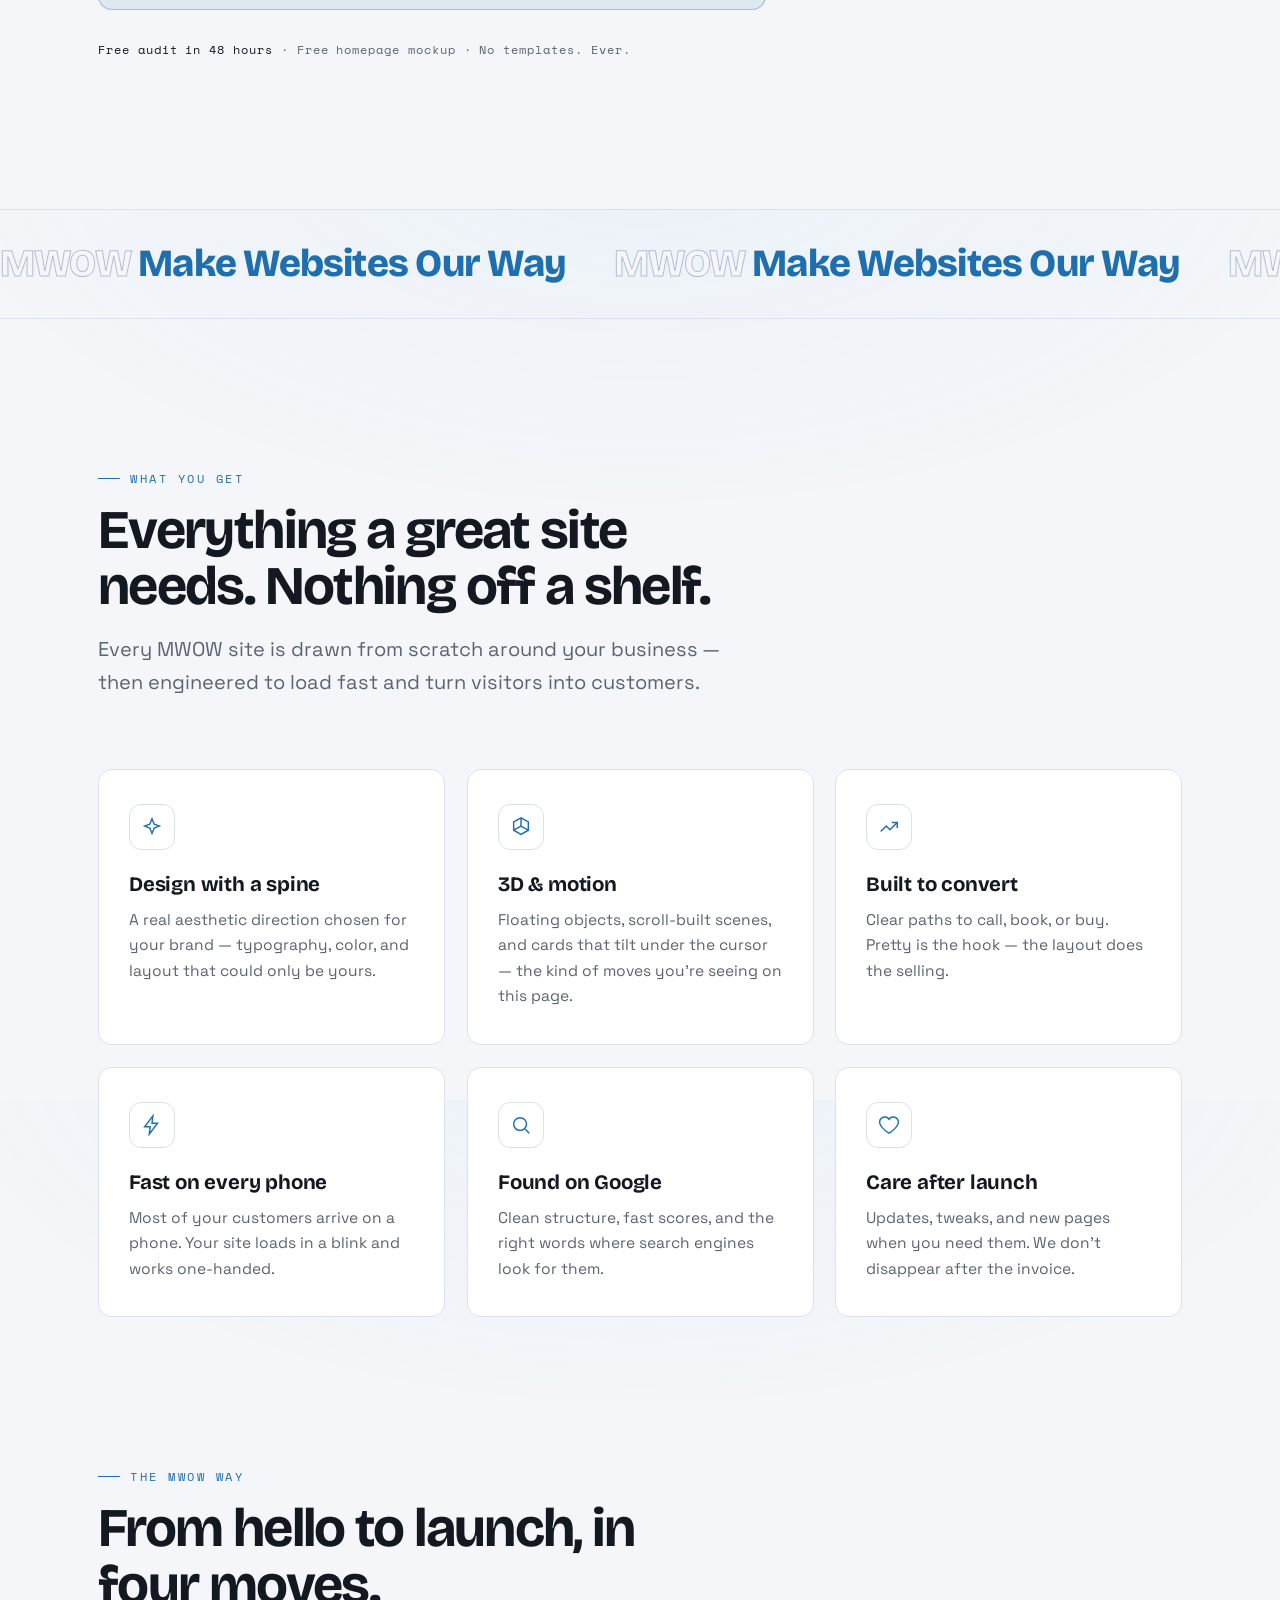
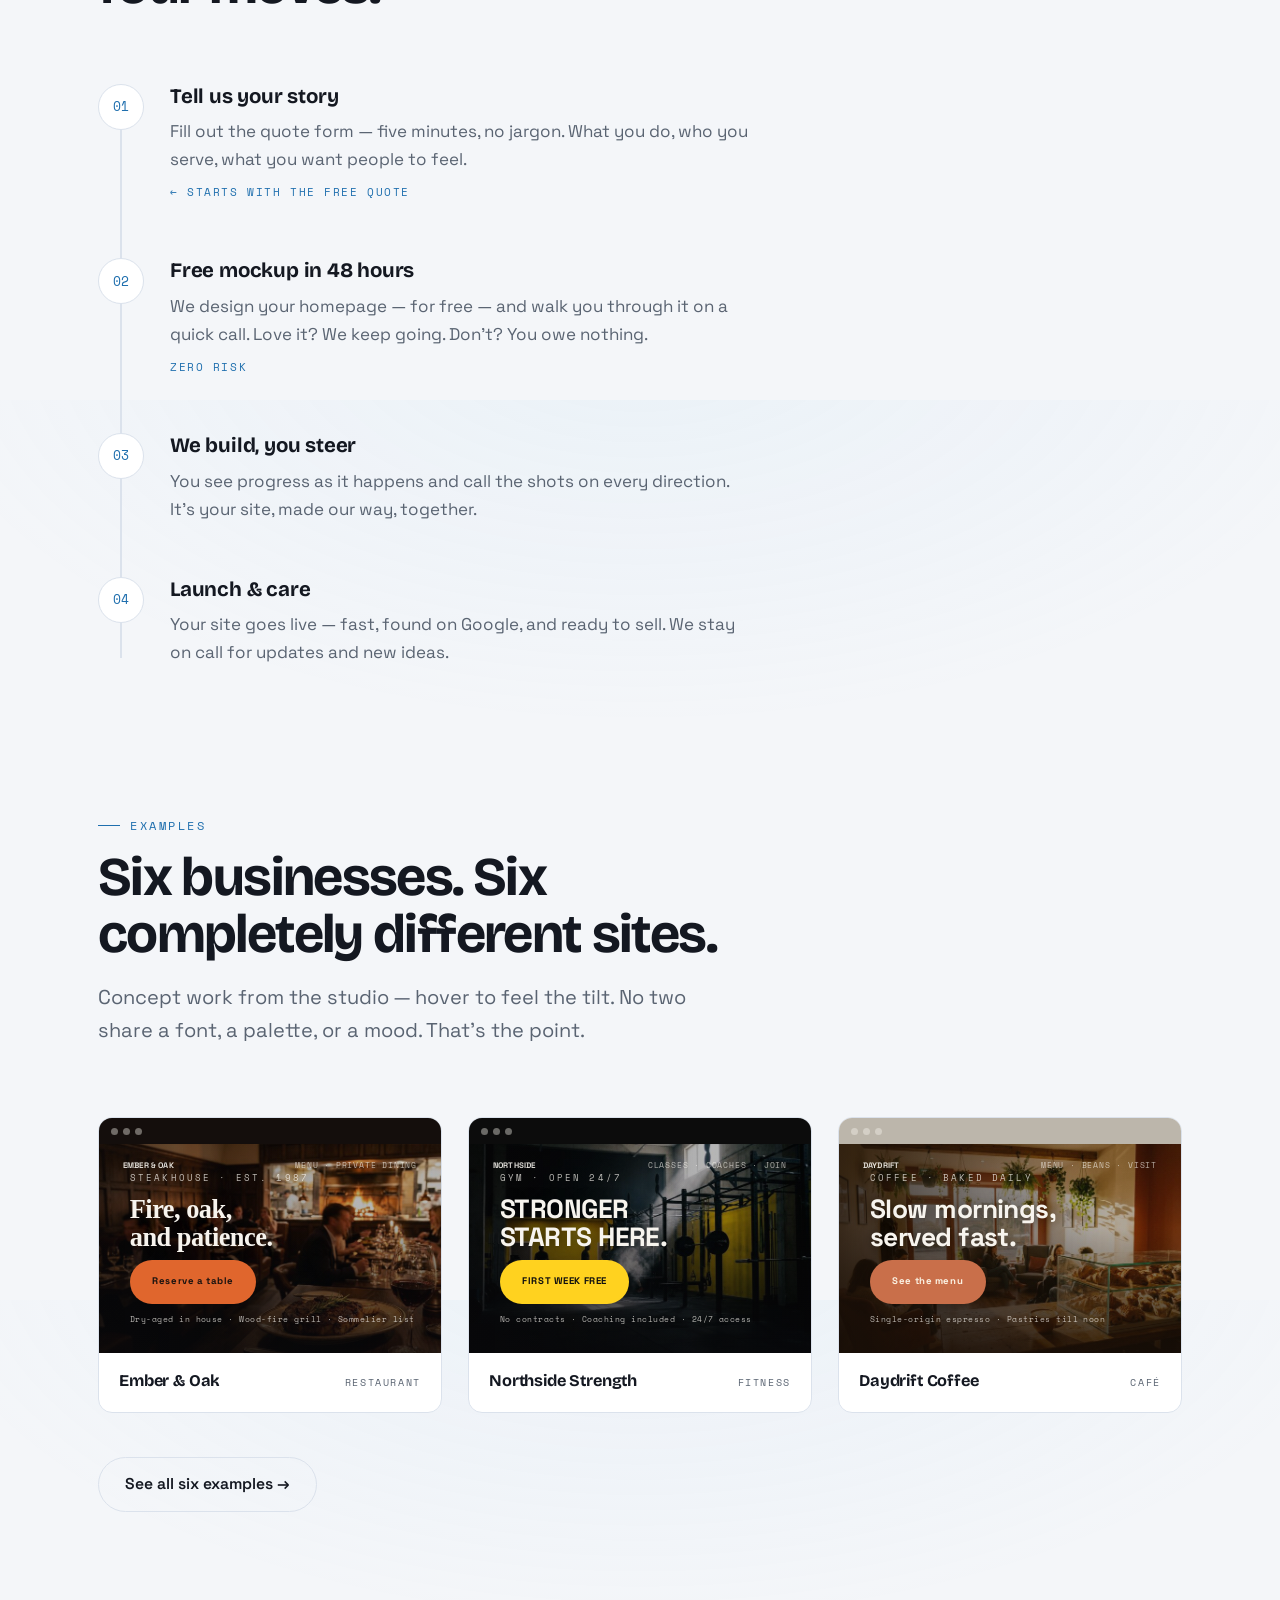
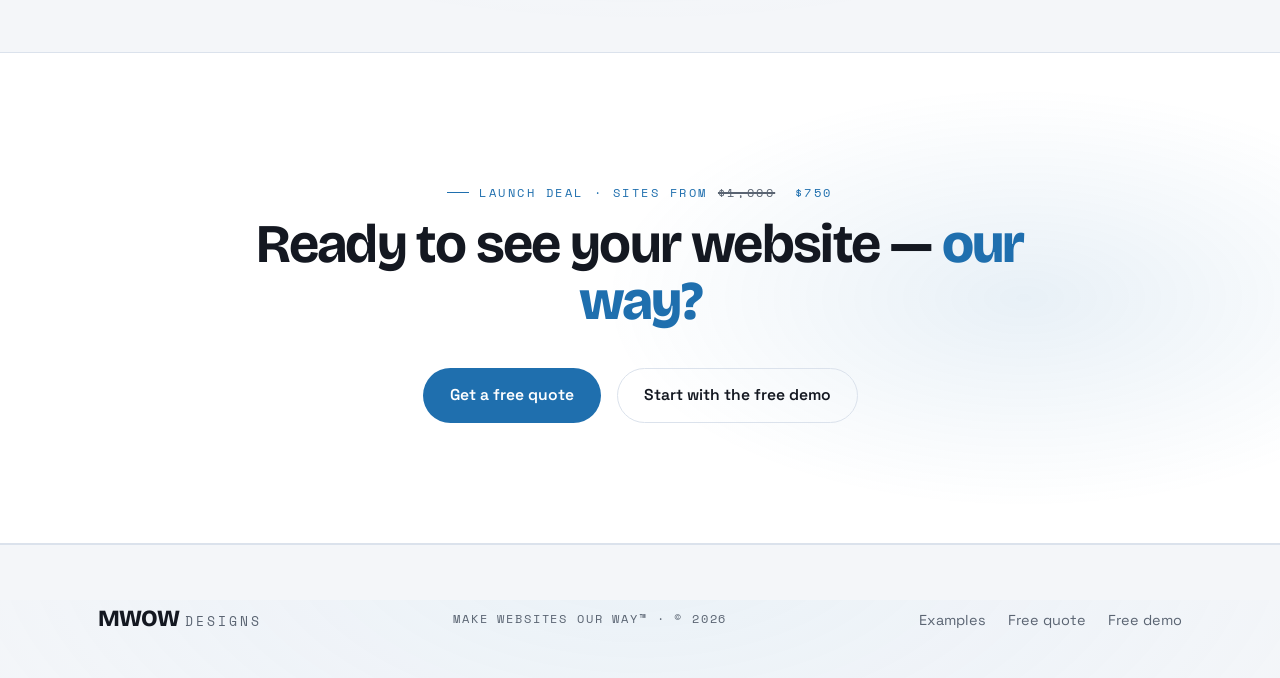
==== commit 467b2130: "Fix mobile bugs: broken tap animation, misaligned boot screen, nav on all pages - Zoomer photo card " ====
--- a/index.html
+++ b/index.html
@@ -14,7 +14,7 @@
   <link rel="preconnect" href="https://fonts.gstatic.com" crossorigin />
   <link href="https://fonts.googleapis.com/css2?family=Bricolage+Grotesque:opsz,wght@12..96,400..800&family=Space+Grotesk:wght@400;500;600;700&family=Space+Mono&display=swap" rel="stylesheet" />
   <script>document.documentElement.dataset.theme = localStorage.getItem("mwow-theme") || (matchMedia("(prefers-color-scheme: light)").matches ? "light" : "dark");</script>
-  <link rel="stylesheet" href="css/style.css?v=13" />
+  <link rel="stylesheet" href="css/style.css?v=14" />
 </head>
 <body>
 
@@ -24,6 +24,8 @@
       <nav>
         <ul class="nav-links">
           <li><a href="audit.html"><span class="audit-long">Free audit</span><span class="audit-short">Audit</span></a></li>
+          <li><a href="examples.html">Examples</a></li>
+          <li><a href="demo.html">Free demo</a></li>
           <li><button class="theme-toggle" id="theme-toggle" aria-label="Switch light or dark mode">☀</button></li>
           <li><a class="btn btn-sky btn-sm btn-quote" href="quote.html"><span class="quote-long">Get a free quote</span><span class="quote-short">Quote</span></a></li>
         </ul>
@@ -43,7 +45,7 @@
       </div>
       <div class="stage-veil" id="stage-veil" aria-hidden="true"></div>
       <span class="eyebrow stage-eyebrow">MWOW — Web design studio</span>
-      <div class="scroll-cue">Click or press any key to power on</div>
+      <div class="scroll-cue"><span class="cue-desktop">Click or press any key to power on</span><span class="cue-mobile">Tap the screen to power on</span></div>
     </div>
   </div>
 
@@ -240,7 +242,7 @@
   </footer>
 
   <script src="js/main.js?v=3"></script>
-  <script src="js/hero-open.js?v=6"></script>
+  <script src="js/hero-open.js?v=7"></script>
   <script data-goatcounter="https://mwowdesigns.goatcounter.com/count" async src="//gc.zgo.at/count.js"></script>
 </body>
 </html>
--- a/css/style.css
+++ b/css/style.css
@@ -188,7 +188,7 @@
   font-weight: 700;
 }
 
-.quote-short, .audit-short { display: none; }
+.quote-short, .audit-short, .cue-mobile { display: none; }
 
 @media (max-width: 620px) {
   .quote-long { display: none; }
@@ -266,7 +266,7 @@
 }
 @media (max-width: 620px) {
   .hero-scroll {
-    height: 45svh;
+    height: 100svh;
   }
 }
 .hero-stage {
@@ -279,6 +279,15 @@
   position: absolute;
   inset: 0;
   will-change: transform;
+}
+/* on phones the photo becomes an inset card — sized via inset only, never
+   transform, because the zoom animation owns this element's transform */
+@media (max-width: 620px) {
+  .zoomer {
+    inset: 8% 4% 12% 4%;
+    border-radius: 16px;
+    overflow: hidden;
+  }
 }
 .zoomer img {
   position: absolute;
@@ -338,12 +347,6 @@
   font-weight: 700;
   letter-spacing: 0.16em;
   text-shadow: 0 2px 22px rgba(0, 0, 0, 0.85);
-}
-@media (max-width: 620px) {
-  .stage-eyebrow {
-    font-size: clamp(1.6rem, 5vw, 2.8rem);
-    top: 18vh;
-  }
 }
 .hero-stage .scroll-cue,
 .stage-eyebrow { transition: opacity 0.4s; }
@@ -420,17 +423,6 @@
   flex-direction: column;
   align-items: center;
   gap: 10px;
-}
-@media (max-width: 620px) {
-  .scroll-cue {
-    font-size: 0.65rem;
-    bottom: -55px;
-    letter-spacing: 0.15em;
-    gap: 6px;
-  }
-  .scroll-cue::after {
-    height: 30px;
-  }
 }
 .scroll-cue::after {
   content: "";
@@ -898,7 +890,7 @@
   .btn { padding: 12px 20px; font-size: 0.9rem; }
   .btn-sm { padding: 9px 16px; font-size: 0.8rem; }
 
-  .headline-section { padding: clamp(60px, 12vw, 100px) 0; }
+  .headline-section { padding: clamp(100px, 16vw, 130px) 0 clamp(50px, 9vw, 80px); }
   .hero-ctas { flex-wrap: wrap; gap: 10px; }
   .hero-ctas .btn { flex: 1; min-width: 140px; }
 
@@ -947,14 +939,46 @@
   .nav-links a:not(.btn):not([href="audit.html"]) { display: none; }
   .nav-links li:has(a[href="examples.html"]), .nav-links li:has(a[href="demo.html"]) { display: none; }
   .nav .btn-sm { padding: 4px 9px; font-size: 0.63rem; min-width: auto; line-height: 1.1; }
-  .nav .btn-quote { padding: 3px 6px; font-size: 0.7rem; }
+  .nav .btn-quote {
+    padding: 6px 12px;
+    font-size: 0.71rem;
+    background: transparent;
+    color: rgba(12, 14, 18, 0.78);
+    border: 1px solid rgba(12, 14, 18, 0.16);
+    box-shadow: none;
+  }
+  .nav .btn-quote:hover {
+    background: rgba(12, 14, 18, 0.04);
+    border-color: rgba(12, 14, 18, 0.5);
+    transform: none;
+  }
   .wordmark { font-size: 0.9rem; flex-shrink: 0; }
   .wordmark span.designs { display: none; }
-  .theme-toggle { width: 28px; height: 28px; font-size: 0.9rem; }
+  .theme-toggle { width: 38px; height: 38px; font-size: 1.1rem; padding: 0; }
+
+  /* hero: big readable studio line, cue tucked under the photo card.
+     width: max-content beats abs-pos shrink-to-fit so translateX centers truly */
+  .hero-stage .stage-eyebrow {
+    font-size: clamp(0.9rem, 4.5vw, 1.15rem);
+    letter-spacing: 0.12em;
+    top: 33vh;
+    width: max-content;
+  }
+  .hero-stage .stage-eyebrow::before { display: none; }
+  .hero-stage .scroll-cue {
+    font-size: 0.62rem;
+    letter-spacing: 0.18em;
+    gap: 6px;
+    bottom: 16px;
+    width: max-content;
+  }
+  .scroll-cue::after { height: 22px; }
+  .cue-desktop { display: none; }
+  .cue-mobile { display: inline; }
 
   .nav-inner { padding: 14px var(--pad-x); gap: 10px; }
 
-  .headline-section { padding: clamp(50px, 10vw, 80px) 0; }
+  .headline-section { padding: 100px 0 clamp(50px, 10vw, 80px); }
   .lede { font-size: 0.95rem; line-height: 1.6; }
 
   .hero-ctas { flex-direction: column; gap: 12px; }
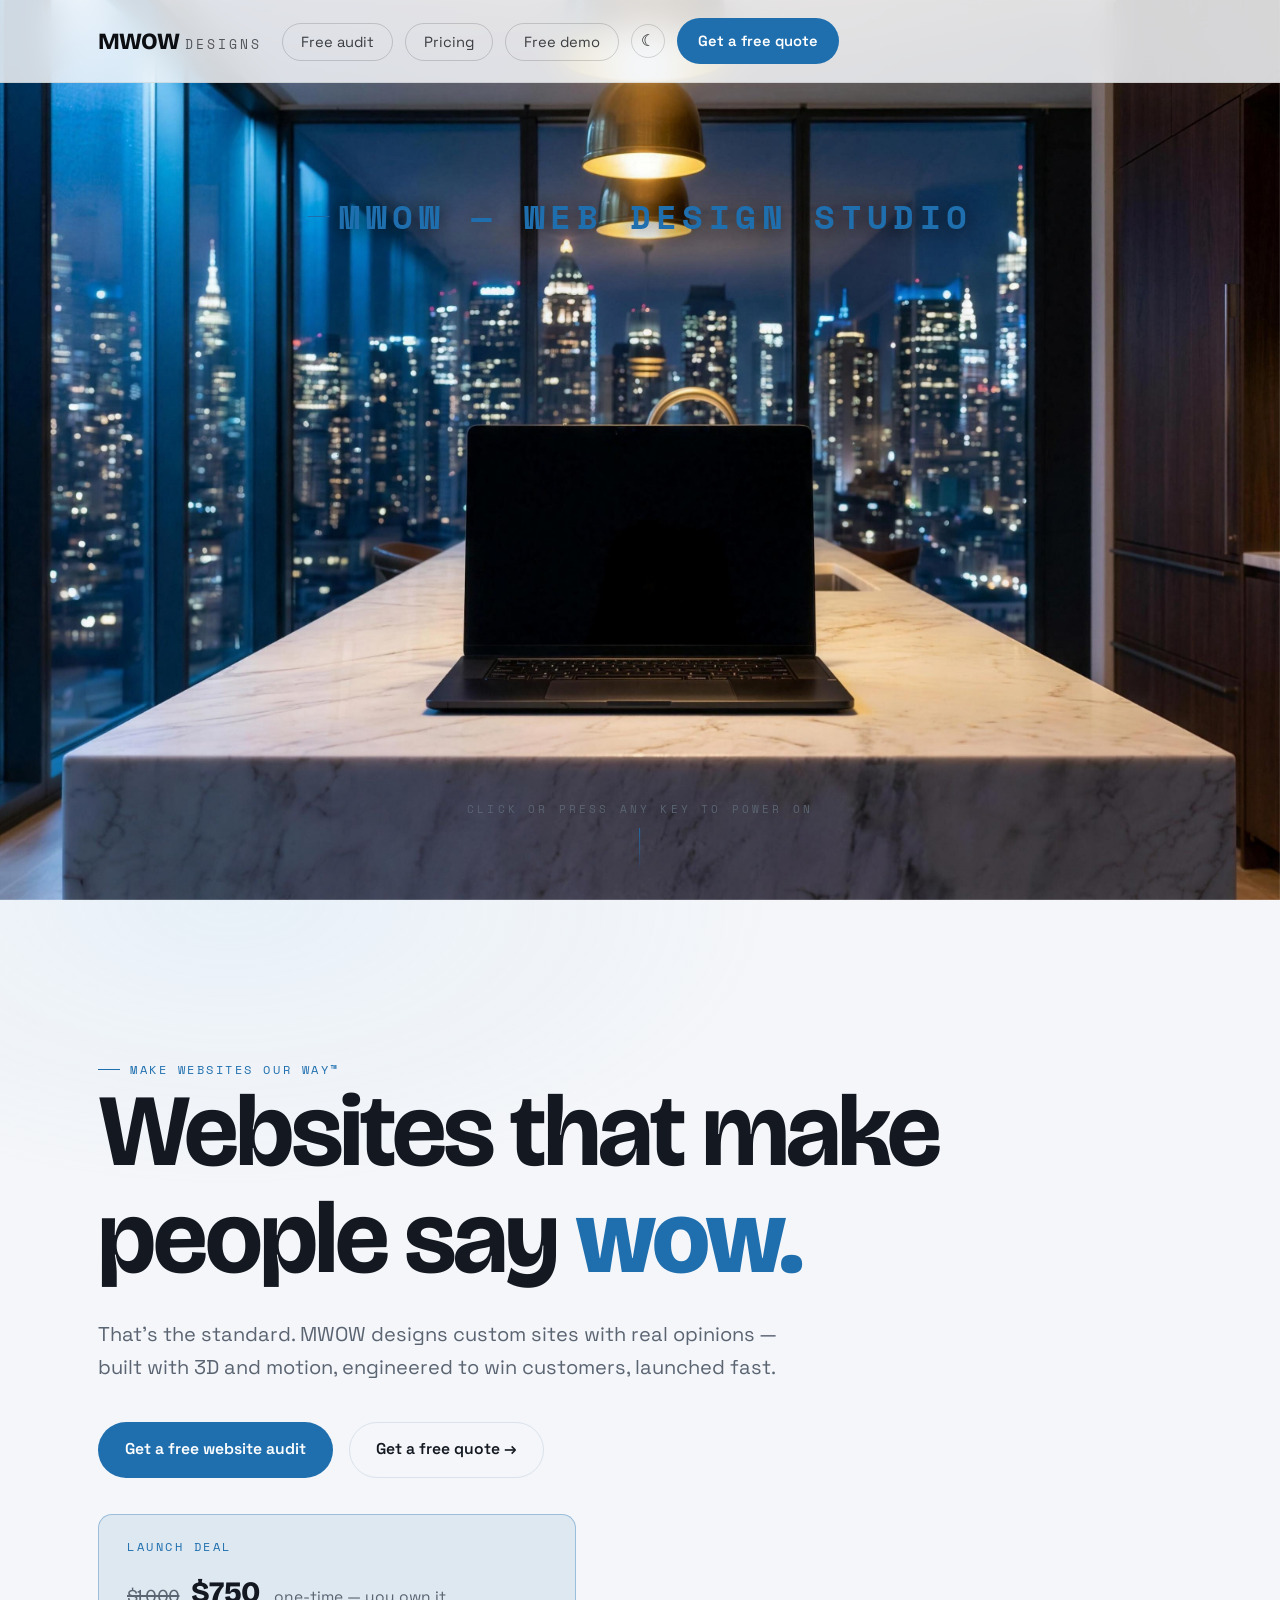
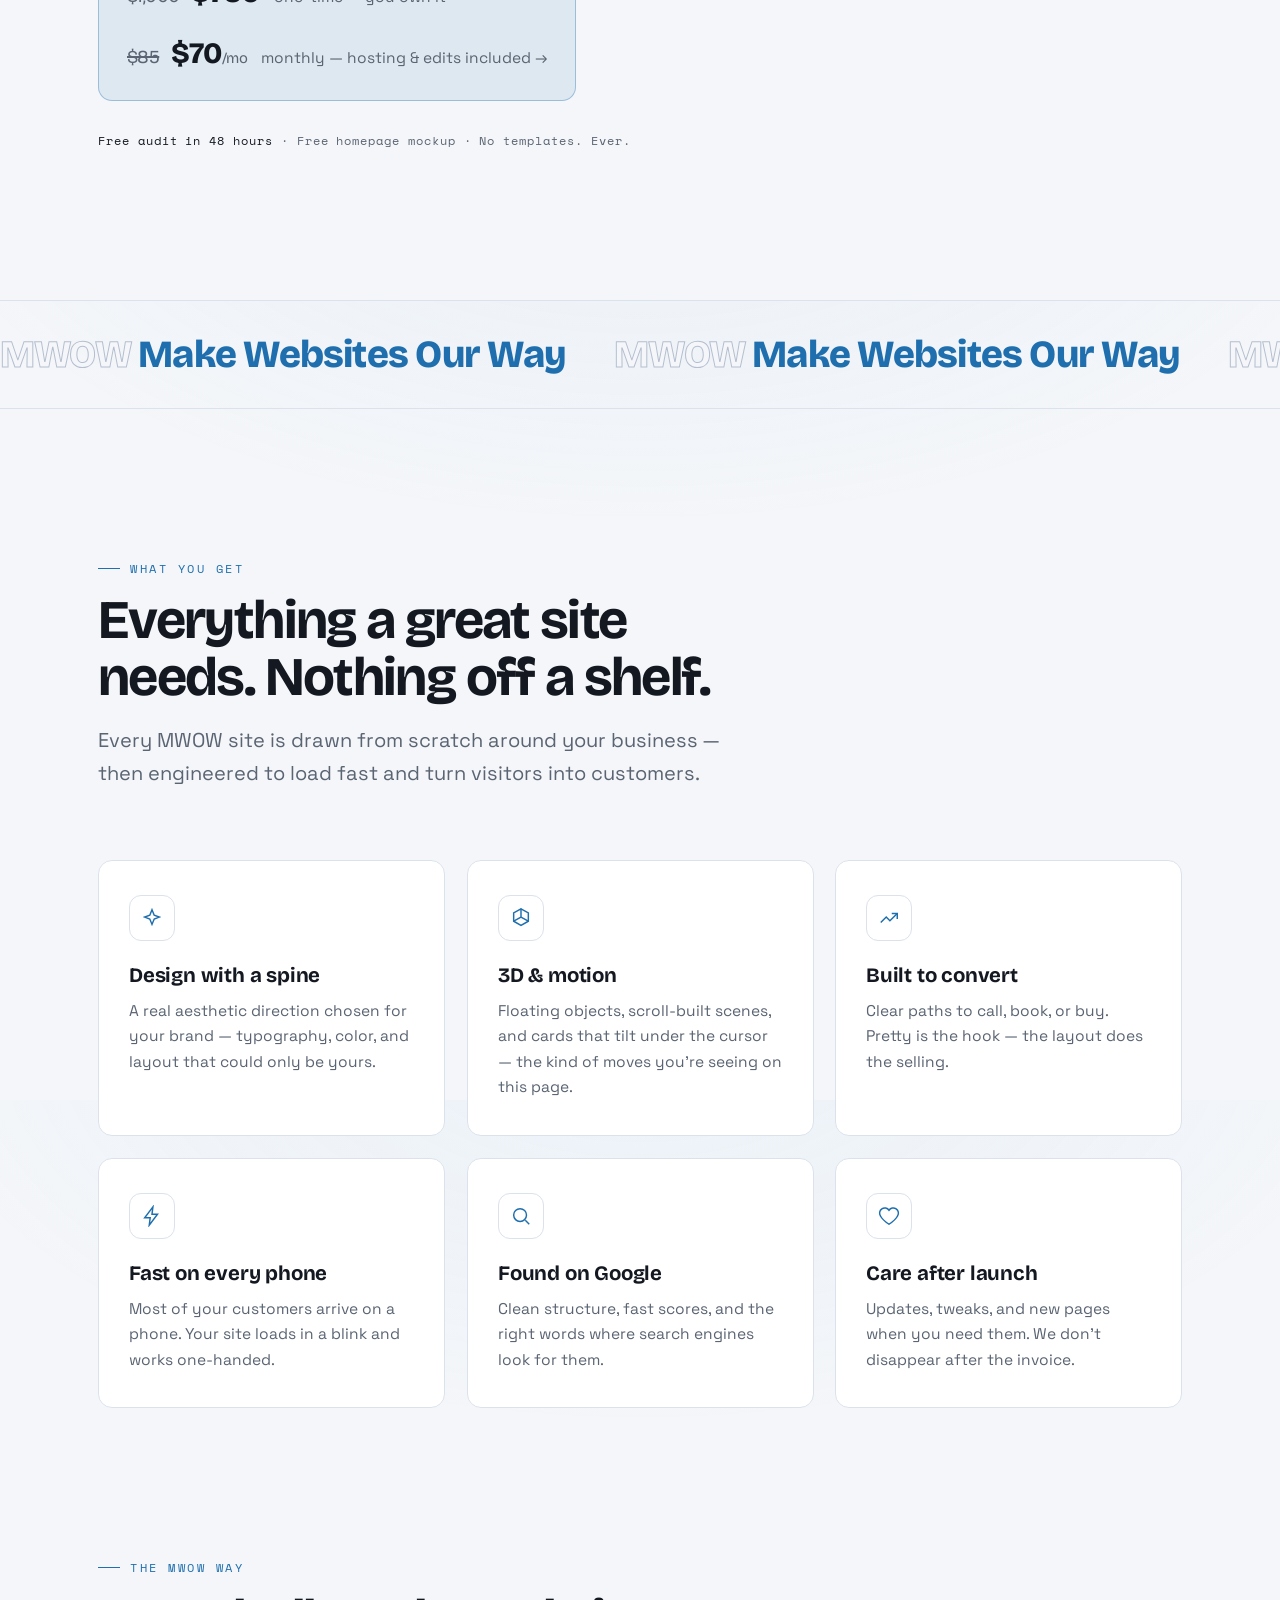
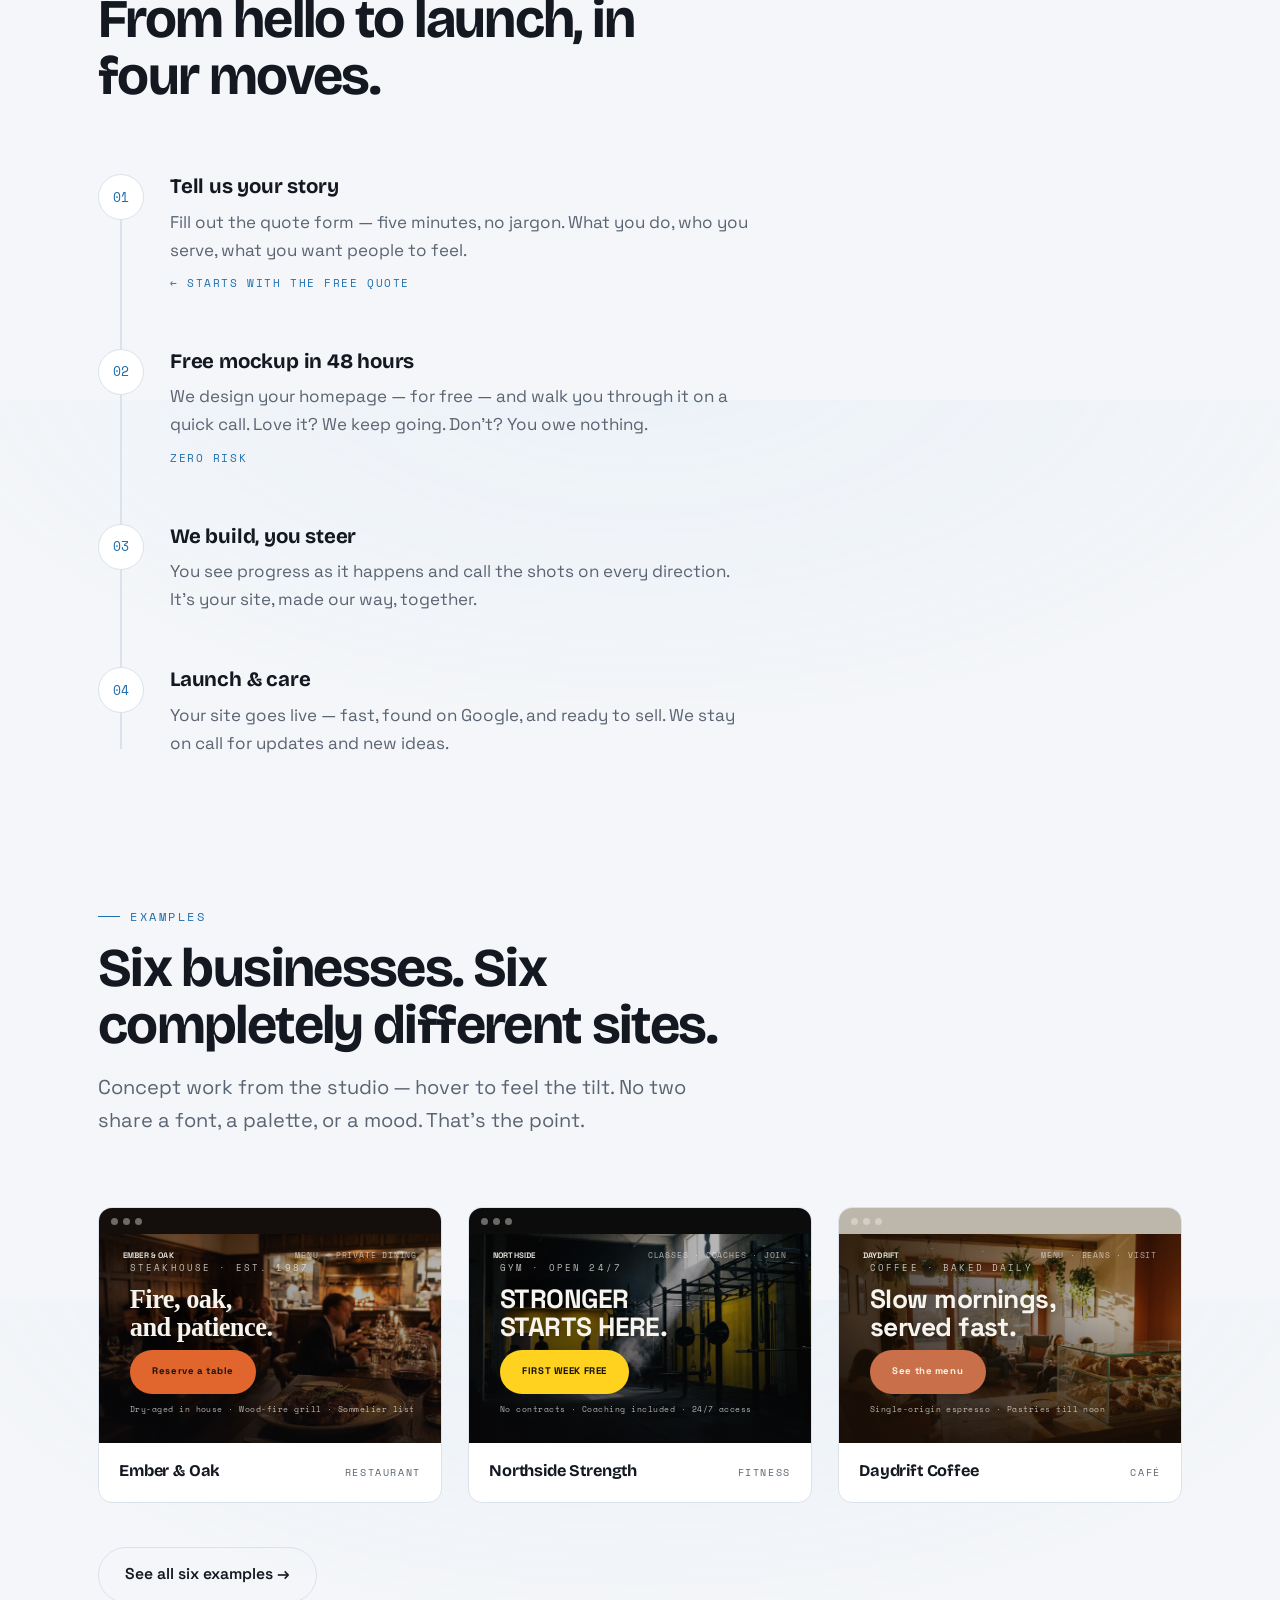
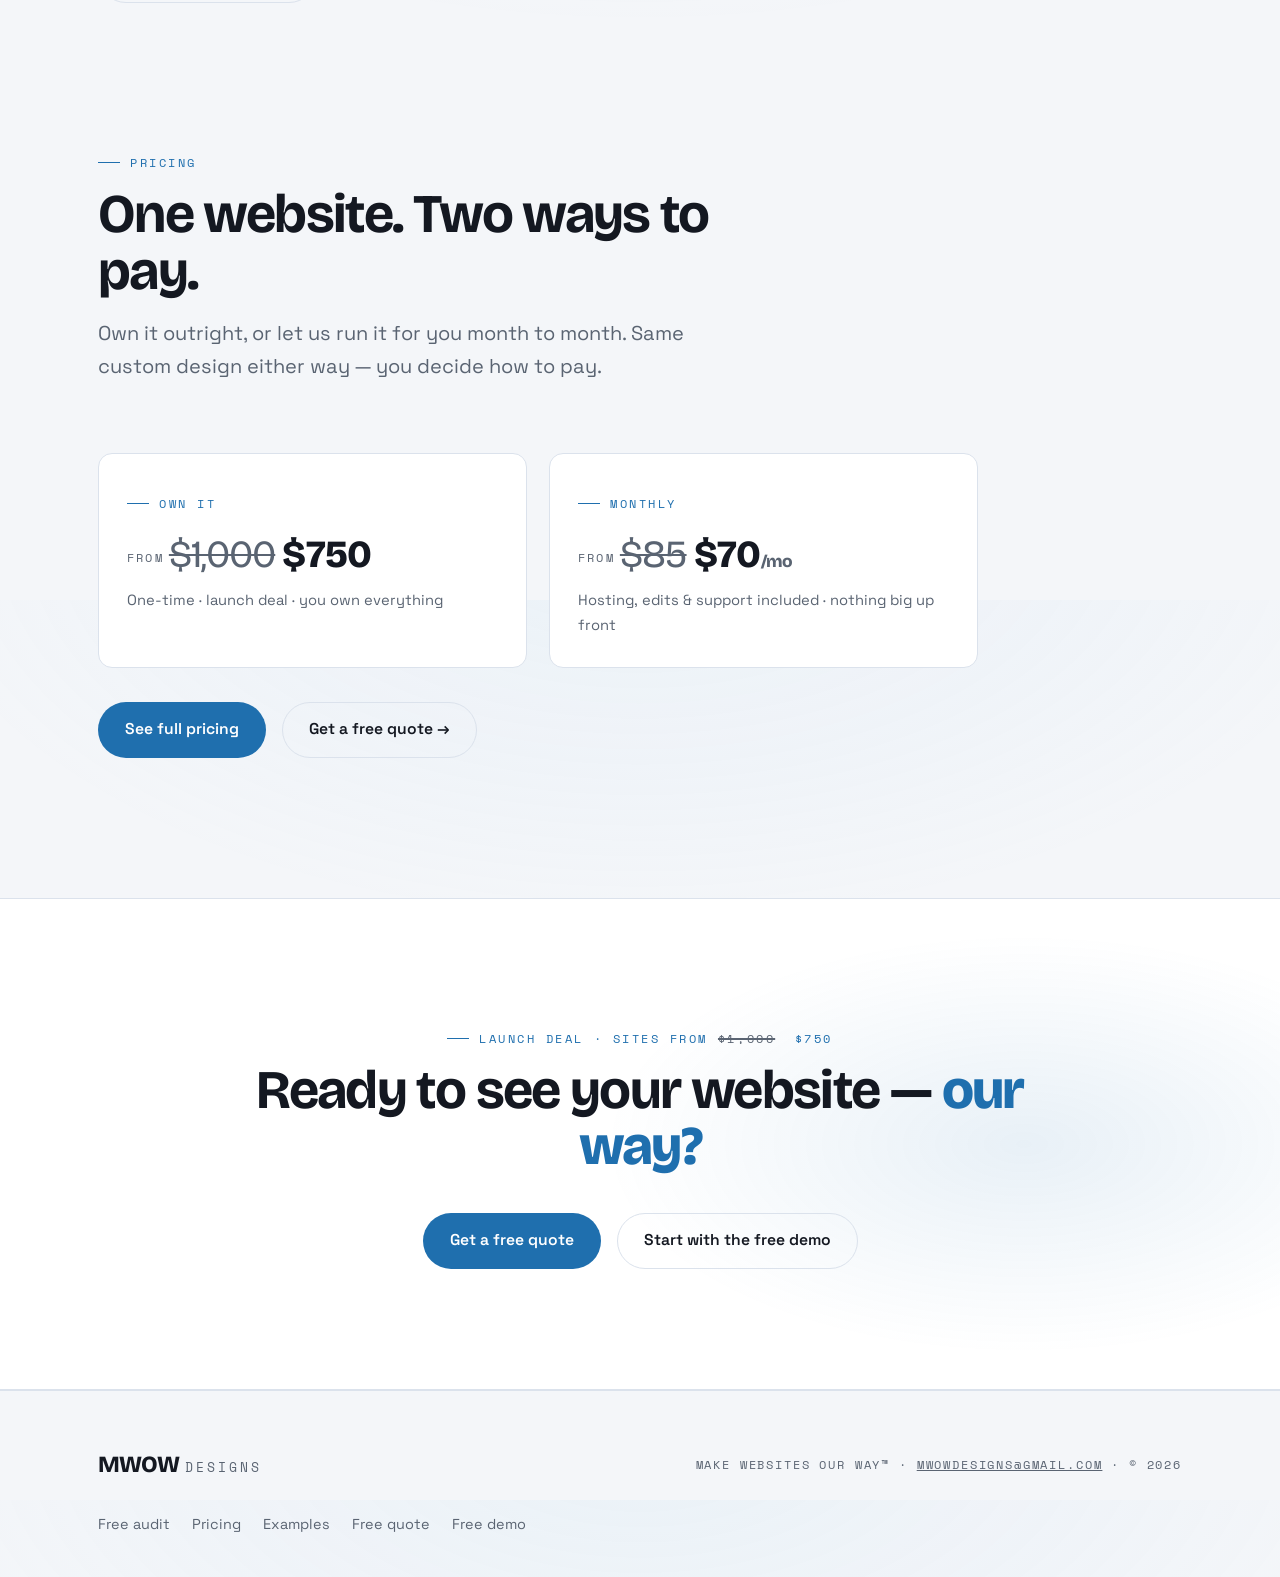
==== commit b28dc28f: "Add pricing page + $70/mo monthly plan, homepage pricing teaser, stacked deal banner, favicon, foote" ====
--- a/index.html
+++ b/index.html
@@ -14,7 +14,8 @@
   <link rel="preconnect" href="https://fonts.gstatic.com" crossorigin />
   <link href="https://fonts.googleapis.com/css2?family=Bricolage+Grotesque:opsz,wght@12..96,400..800&family=Space+Grotesk:wght@400;500;600;700&family=Space+Mono&display=swap" rel="stylesheet" />
   <script>document.documentElement.dataset.theme = localStorage.getItem("mwow-theme") || (matchMedia("(prefers-color-scheme: light)").matches ? "light" : "dark");</script>
-  <link rel="stylesheet" href="css/style.css?v=14" />
+  <link rel="icon" type="image/svg+xml" href="favicon.svg" />
+  <link rel="stylesheet" href="css/style.css?v=18" />
 </head>
 <body>
 
@@ -24,7 +25,7 @@
       <nav>
         <ul class="nav-links">
           <li><a href="audit.html"><span class="audit-long">Free audit</span><span class="audit-short">Audit</span></a></li>
-          <li><a href="examples.html">Examples</a></li>
+          <li><a href="pricing.html">Pricing</a></li>
           <li><a href="demo.html">Free demo</a></li>
           <li><button class="theme-toggle" id="theme-toggle" aria-label="Switch light or dark mode">☀</button></li>
           <li><a class="btn btn-sky btn-sm btn-quote" href="quote.html"><span class="quote-long">Get a free quote</span><span class="quote-short">Quote</span></a></li>
@@ -59,11 +60,11 @@
         <a class="btn btn-sky" href="audit.html">Get a free website audit</a>
         <a class="btn btn-ghost" href="quote.html">Get a free quote →</a>
       </div>
-      <div class="deal-banner">
+      <a class="deal-banner" href="pricing.html">
         <span class="deal-tag">Launch deal</span>
-        <span class="deal-price"><s>$1,000</s>$750</span>
-        <span class="deal-copy">full custom website — while the deal lasts</span>
-      </div>
+        <span class="deal-row"><span class="deal-price"><s>$1,000</s> $750</span><span class="deal-copy">one-time — you own it</span></span>
+        <span class="deal-row"><span class="deal-price"><s>$85</s> $70<small>/mo</small></span><span class="deal-copy">monthly — hosting &amp; edits included →</span></span>
+      </a>
       <p class="hero-note"><b>Free audit in 48 hours</b> · Free homepage mockup · No templates. Ever.</p>
     </div>
   </section>
@@ -217,6 +218,33 @@
     </div>
   </section>
 
+  <!-- ============ PRICING TEASER ============ -->
+  <section class="section" style="padding-top:0">
+    <div class="wrap">
+      <div class="section-head reveal">
+        <span class="eyebrow">Pricing</span>
+        <h2>One website. Two ways to pay.</h2>
+        <p class="lede">Own it outright, or let us run it for you month to month. Same custom design either way — you decide how to pay.</p>
+      </div>
+      <div class="tiers">
+        <div class="tier reveal">
+          <span class="eyebrow">Own it</span>
+          <div class="price"><span class="price-from">from</span><s>$1,000</s> $750</div>
+          <p class="tier-sub">One-time · launch deal · you own everything</p>
+        </div>
+        <div class="tier reveal" style="--d:.08s">
+          <span class="eyebrow">Monthly</span>
+          <div class="price"><span class="price-from">from</span><s>$85</s> $70<span style="font-size:.45em; color:var(--stone)">/mo</span></div>
+          <p class="tier-sub">Hosting, edits &amp; support included · nothing big up front</p>
+        </div>
+      </div>
+      <div class="hero-ctas reveal" style="margin-top:34px">
+        <a class="btn btn-sky" href="pricing.html">See full pricing</a>
+        <a class="btn btn-ghost" href="quote.html">Get a free quote →</a>
+      </div>
+    </div>
+  </section>
+
   <!-- ============ CTA ============ -->
   <section class="cta-band">
     <div class="wrap">
@@ -232,8 +260,10 @@
   <footer>
     <div class="wrap foot-inner">
       <a class="wordmark" href="index.html">MWOW <span class="designs">Designs</span></a>
-      <span class="foot-tag">Make Websites Our Way™ · © <span id="yr"></span></span>
+      <span class="foot-tag">Make Websites Our Way™ · <a href="mailto:MWOWDesigns@gmail.com" style="color:inherit">MWOWDesigns@gmail.com</a> · © <span id="yr"></span></span>
       <ul class="foot-links">
+        <li><a href="audit.html">Free audit</a></li>
+        <li><a href="pricing.html">Pricing</a></li>
         <li><a href="examples.html">Examples</a></li>
         <li><a href="quote.html">Free quote</a></li>
         <li><a href="demo.html">Free demo</a></li>
--- a/css/style.css
+++ b/css/style.css
@@ -382,14 +382,21 @@
 /* ---------- the launch-deal banner ---------- */
 .deal-banner {
   display: inline-flex;
-  flex-wrap: wrap;
-  align-items: center;
-  gap: 8px 20px;
+  flex-direction: column;
+  align-items: flex-start;
+  gap: 12px;
   margin-top: 36px;
-  padding: 18px 26px;
+  padding: 22px 28px;
   border: 1px solid rgba(143, 198, 239, 0.45);
   border-radius: 14px;
   background: var(--sky-dim);
+  text-decoration: none;
+}
+.deal-row {
+  display: flex;
+  align-items: baseline;
+  gap: 14px;
+  flex-wrap: wrap;
 }
 .deal-tag {
   font-family: var(--font-mono);
@@ -401,11 +408,12 @@
 .deal-price {
   font-family: var(--font-display);
   font-weight: 800;
-  font-size: clamp(1.6rem, 3.2vw, 2.2rem);
+  font-size: clamp(1.4rem, 2.7vw, 1.85rem);
   letter-spacing: -0.02em;
 }
 .deal-price s { font-size: 0.62em; margin-right: 6px; }
-.deal-copy { color: var(--stone); font-size: 1rem; }
+.deal-price small { font-size: 0.5em; color: var(--stone); font-weight: 400; }
+.deal-copy { color: var(--stone); font-size: 0.97rem; }
 :root[data-theme="light"] .deal-banner { border-color: rgba(31, 111, 174, 0.35); }
 
 .scroll-cue {
@@ -749,6 +757,39 @@
   letter-spacing: -0.02em;
   margin: 10px 0 2px;
 }
+.price-from {
+  font-family: var(--font-mono);
+  font-size: 0.32em;
+  letter-spacing: 0.18em;
+  text-transform: uppercase;
+  color: var(--stone);
+  vertical-align: middle;
+  margin-right: 5px;
+  font-weight: 400;
+}
+
+/* ---------- pricing FAQ ---------- */
+.faq { max-width: 760px; margin-top: clamp(38px, 6vw, 60px); }
+.faq-item {
+  border-top: 1px solid var(--ink-2);
+  padding: 22px 4px;
+}
+.faq-item:last-child { border-bottom: 1px solid var(--ink-2); }
+.faq-item h4 {
+  font-family: var(--font-display);
+  font-weight: 700;
+  font-size: 1.12rem;
+  letter-spacing: -0.01em;
+  margin-bottom: 8px;
+}
+.faq-item p { color: var(--stone); font-size: 0.98rem; }
+.faq-item p a { color: var(--sky); }
+.pricing-note {
+  color: var(--stone);
+  font-size: 0.95rem;
+  margin-top: 22px;
+  max-width: 680px;
+}
 .tier-sub { color: var(--stone); font-size: 0.92rem; }
 .tier ul { list-style: none; margin-top: 16px; }
 .tier li {
@@ -902,8 +943,8 @@
   .feature-glyph svg { width: 28px; height: 28px; }
 
   .tilt-inner { padding: clamp(20px, 4vw, 28px); }
-  .step { padding: clamp(24px, 4vw, 32px) 0; }
-  .step-num { font-size: 2rem; }
+  /* keep left clearance for the number circles + progress line */
+  .step { padding: 0 0 44px 64px; }
 
   .marquee { padding: clamp(30px, 6vw, 50px) 0; }
   .marquee-track { font-size: clamp(1.8rem, 5vw, 2.8rem); }
@@ -984,11 +1025,6 @@
   .hero-ctas { flex-direction: column; gap: 12px; }
   .hero-ctas .btn { width: 100%; min-height: 48px; display: flex; align-items: center; justify-content: center; }
 
-  .process { gap: 20px; }
-  .step { gap: 12px; }
-  .step-num { font-size: 1.6rem; }
-
-  .mock-screen { min-height: 300px; }
   .mock-meta { margin-top: 12px; }
   .mock-meta h3 { font-size: 1rem; }
   .mock-meta span { font-size: 0.8rem; }
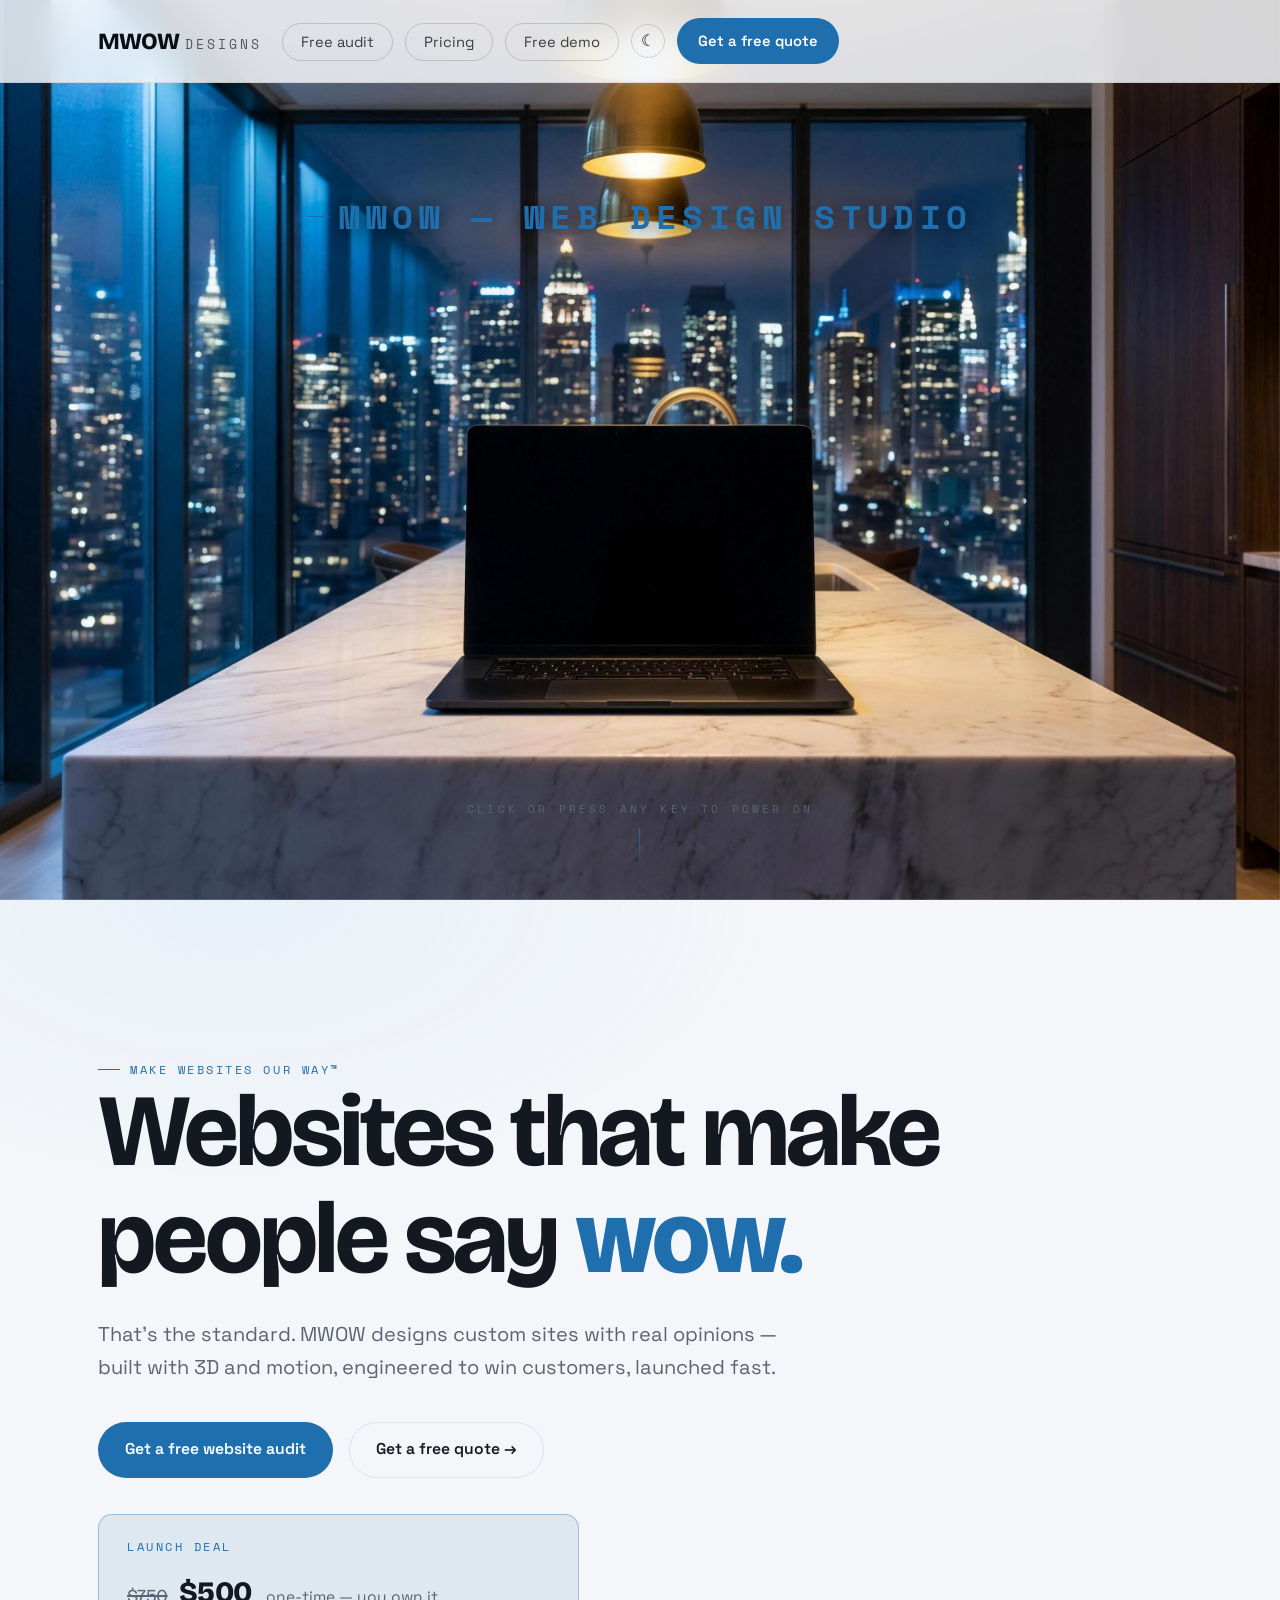
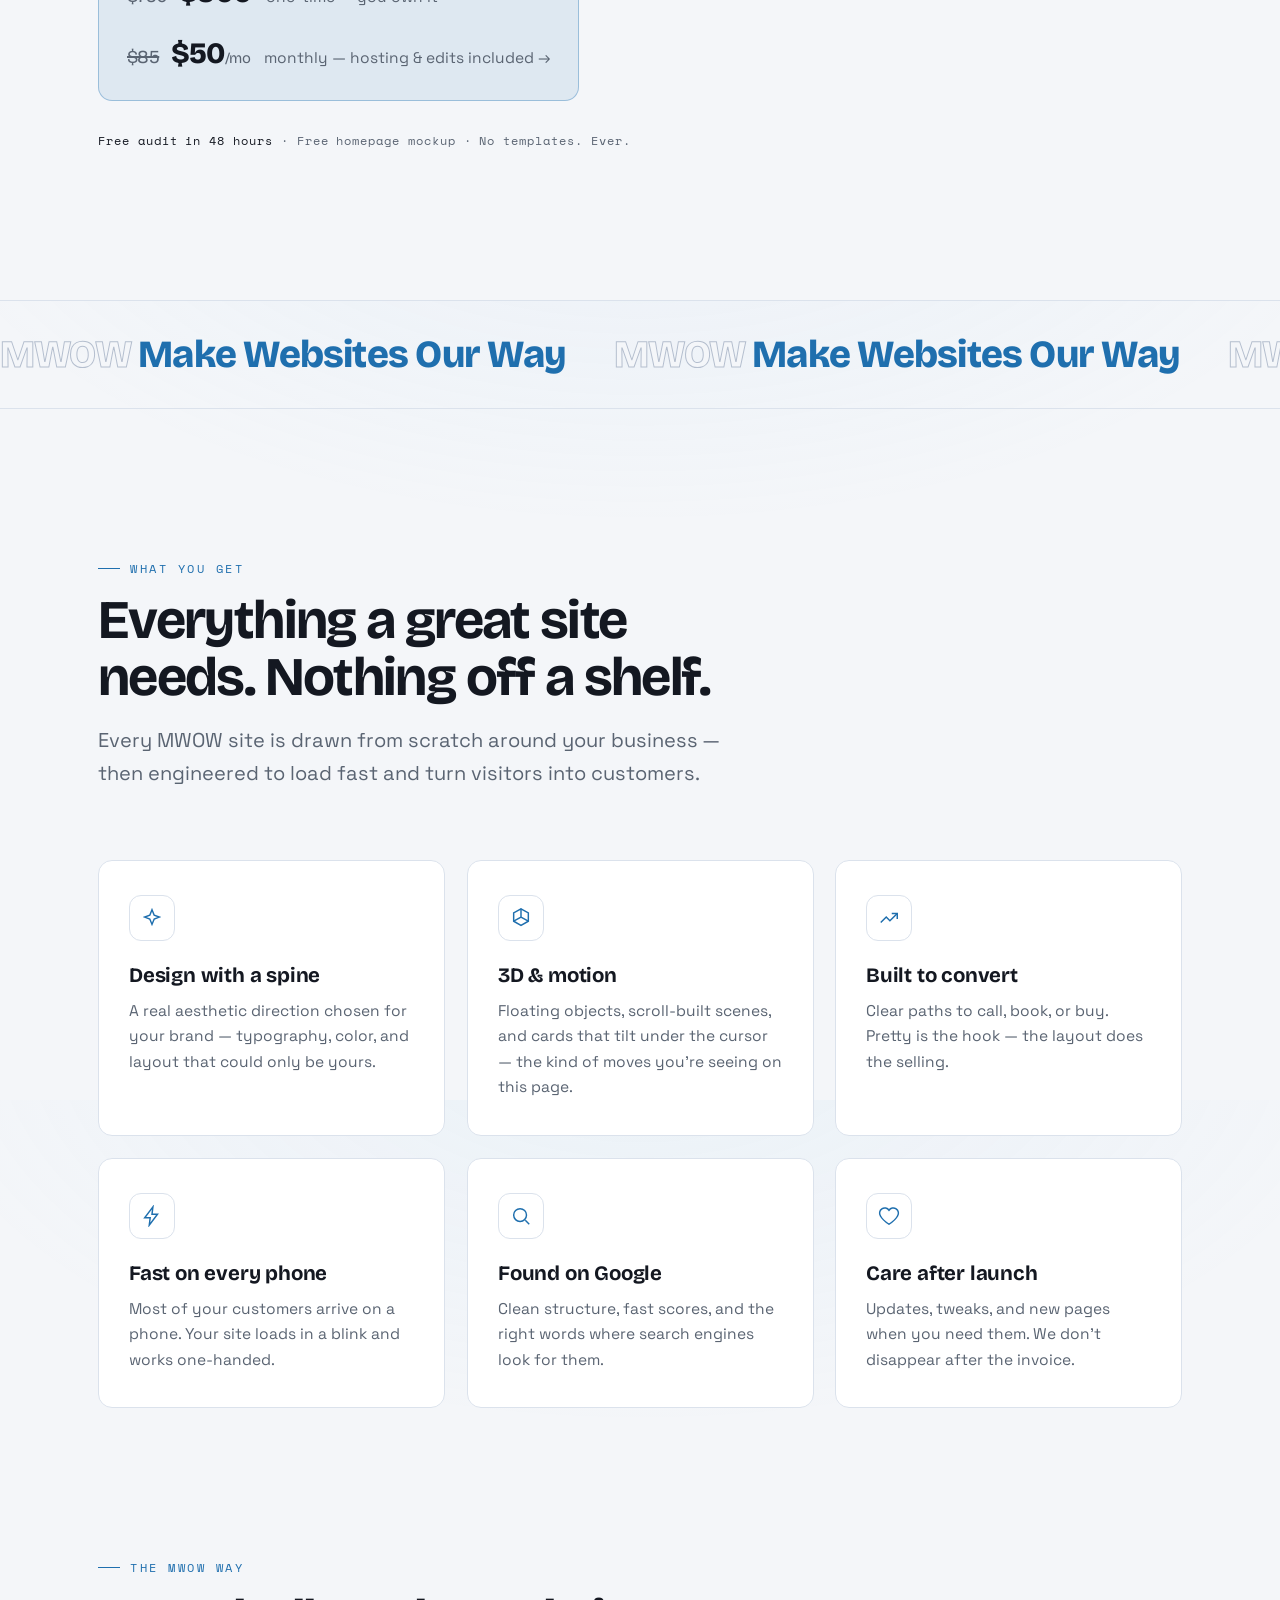
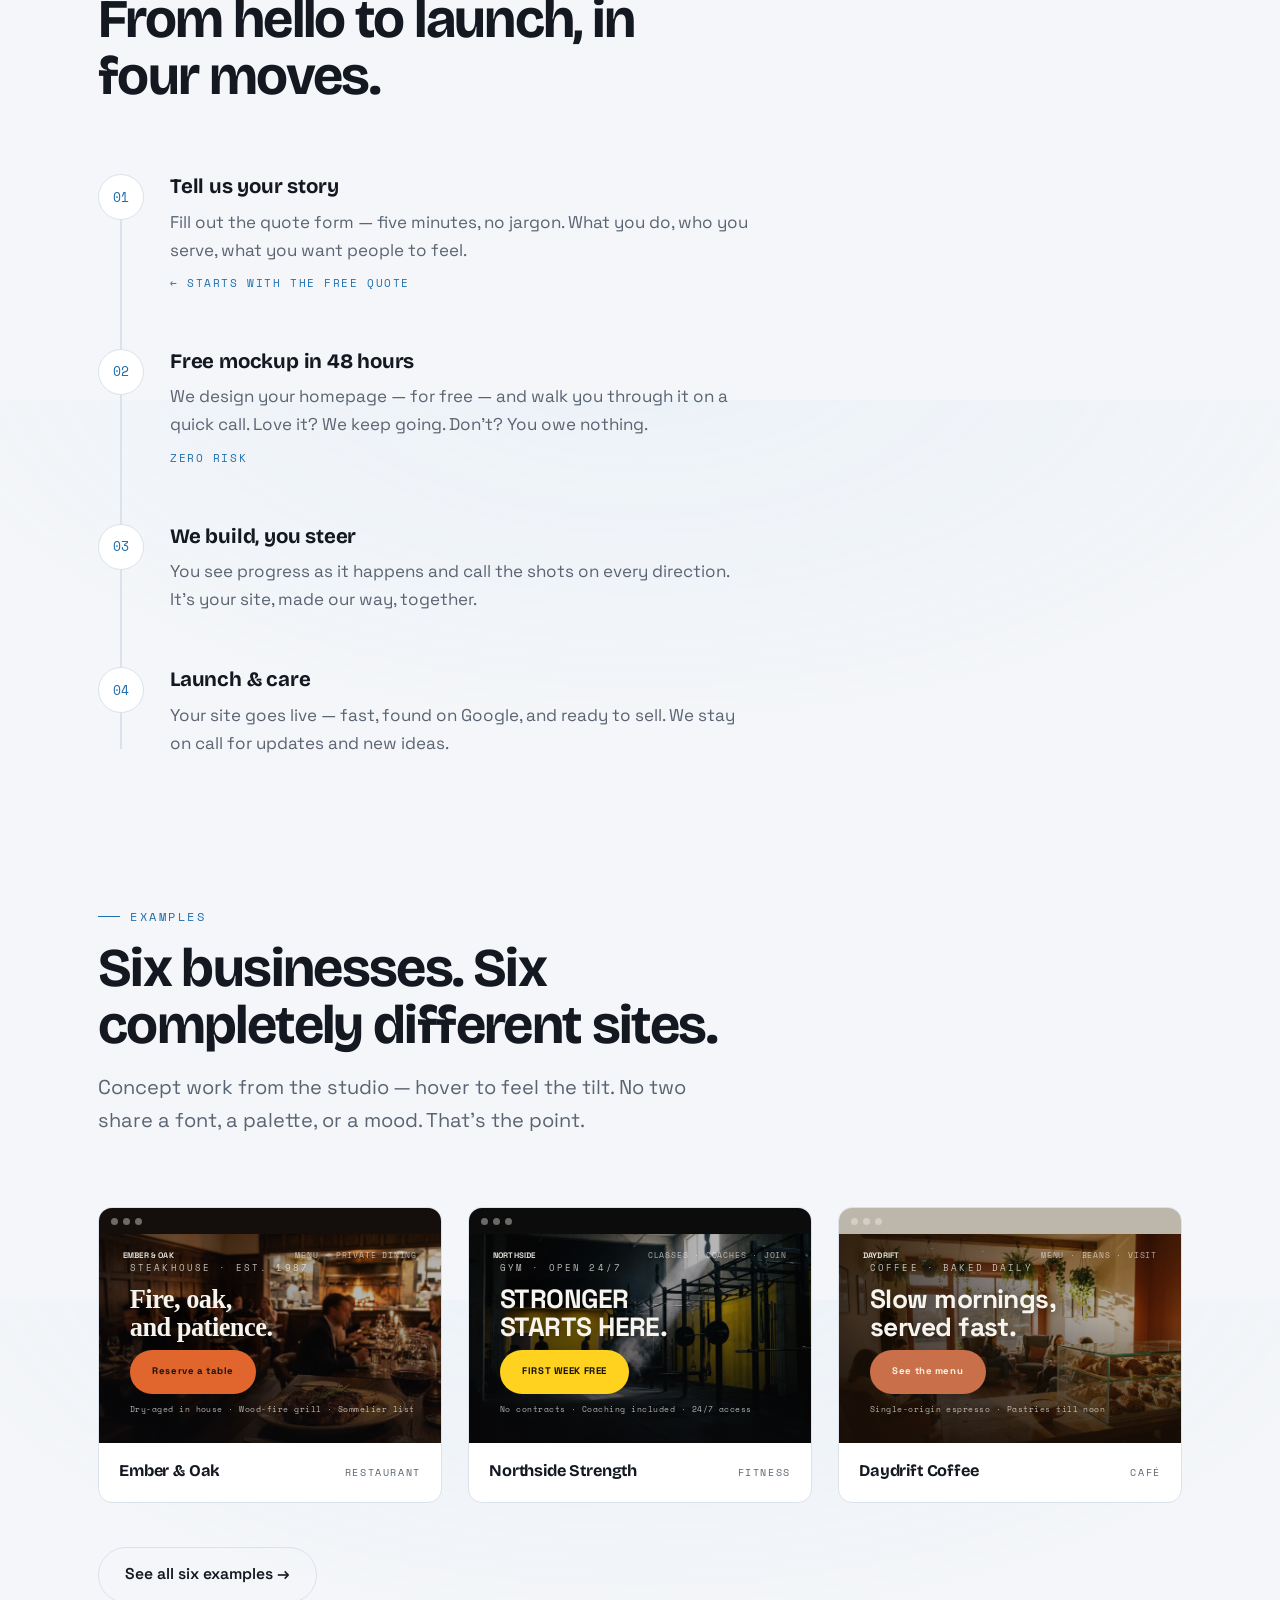
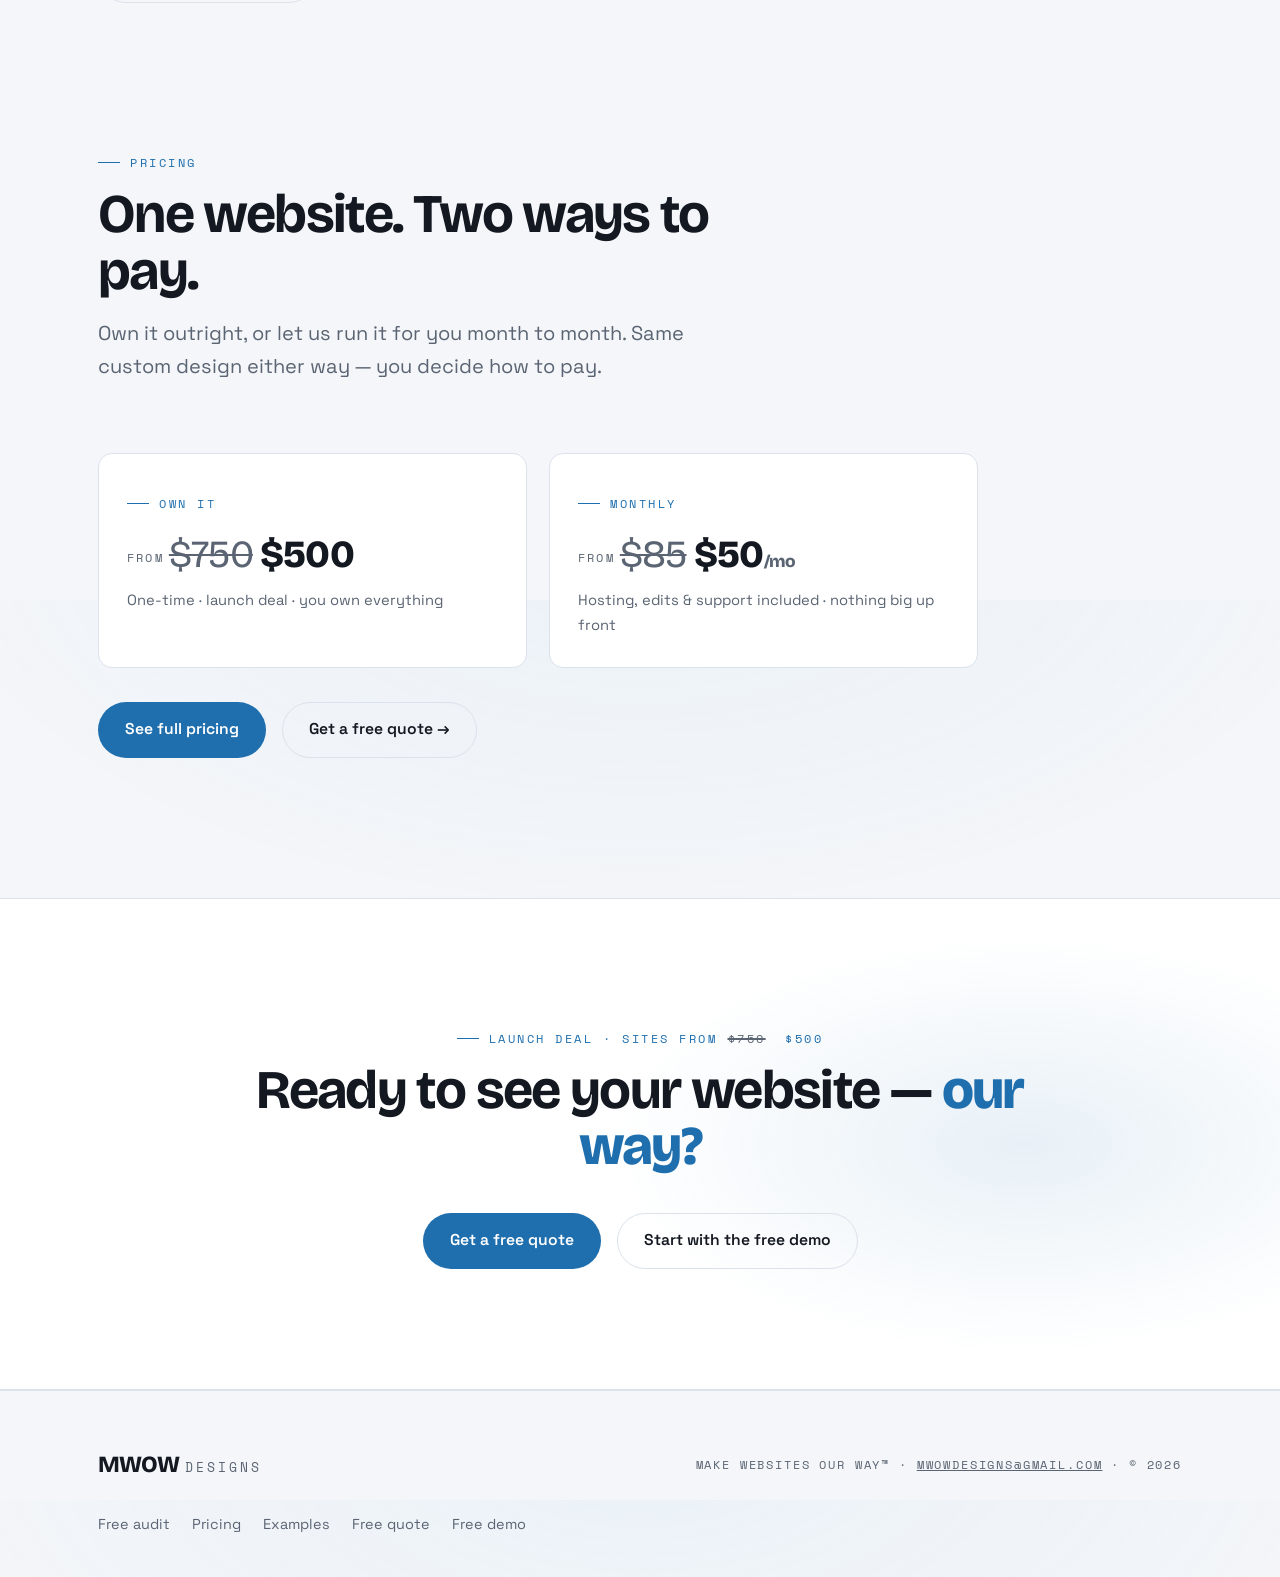
==== commit d5a69961: "Lower launch pricing to $500 one-time and $50/month One-time drops from $750 to $500, anchored again" ====
--- a/index.html
+++ b/index.html
@@ -2,6 +2,7 @@
 <html lang="en">
 <head>
   <meta charset="UTF-8" />
+  <meta name="google-site-verification" content="87k8-R87QmhZU1Vo0vEEJauahp3T8R1Qf1IHfJNYqsU" />
   <meta name="viewport" content="width=device-width, initial-scale=1.0" />
   <title>MWOW Designs — Make Websites Our Way</title>
   <meta name="description" content="MWOW Designs builds custom websites with real design opinions — 3D, motion, and zero templates. Free quote, free homepage mockup in 48 hours." />
@@ -9,13 +10,74 @@
   <meta property="og:description" content="Custom websites with 3D and motion — free audit, free quote, free homepage mockup in 48 hours." />
   <meta property="og:image" content="https://mwowdesigns.com/img/hero-penthouse-1k.jpg" />
   <meta property="og:type" content="website" />
+  <meta property="og:url" content="https://mwowdesigns.com/" />
+  <meta property="og:site_name" content="MWOW Designs" />
+  <link rel="canonical" href="https://mwowdesigns.com/" />
   <meta name="twitter:card" content="summary_large_image" />
   <link rel="preconnect" href="https://fonts.googleapis.com" />
   <link rel="preconnect" href="https://fonts.gstatic.com" crossorigin />
   <link href="https://fonts.googleapis.com/css2?family=Bricolage+Grotesque:opsz,wght@12..96,400..800&family=Space+Grotesk:wght@400;500;600;700&family=Space+Mono&display=swap" rel="stylesheet" />
   <script>document.documentElement.dataset.theme = localStorage.getItem("mwow-theme") || (matchMedia("(prefers-color-scheme: light)").matches ? "light" : "dark");</script>
   <link rel="icon" type="image/svg+xml" href="favicon.svg" />
-  <link rel="stylesheet" href="css/style.css?v=18" />
+  <link rel="stylesheet" href="css/style.css?v=20" />
+
+  <!-- Structured data: tells Google this site IS the entity called "MWOW Designs" -->
+  <script type="application/ld+json">
+  {
+    "@context": "https://schema.org",
+    "@graph": [
+      {
+        "@type": "ProfessionalService",
+        "@id": "https://mwowdesigns.com/#business",
+        "name": "MWOW Designs",
+        "alternateName": ["MWOW", "MWOW Design", "Mwow Designs", "Make Websites Our Way"],
+        "slogan": "Make Websites Our Way",
+        "url": "https://mwowdesigns.com/",
+        "email": "MWOWDesigns@gmail.com",
+        "image": "https://mwowdesigns.com/img/hero-penthouse-1k.jpg",
+        "description": "MWOW Designs builds custom websites with real design opinions — 3D, motion, and zero templates. Free audit, free quote, free homepage mockup in 48 hours.",
+        "priceRange": "$$",
+        "areaServed": "US",
+        "knowsAbout": ["Web design", "Website development", "3D web experiences", "Small business websites"],
+        "hasOfferCatalog": {
+          "@type": "OfferCatalog",
+          "name": "Website packages",
+          "itemListElement": [
+            {
+              "@type": "Offer",
+              "url": "https://mwowdesigns.com/pricing.html",
+              "priceCurrency": "USD",
+              "price": "500",
+              "itemOffered": { "@type": "Service", "name": "Custom website — one-time build" }
+            },
+            {
+              "@type": "Offer",
+              "url": "https://mwowdesigns.com/pricing.html",
+              "priceCurrency": "USD",
+              "price": "50",
+              "itemOffered": { "@type": "Service", "name": "Custom website — monthly plan with hosting and edits" }
+            },
+            {
+              "@type": "Offer",
+              "url": "https://mwowdesigns.com/audit.html",
+              "priceCurrency": "USD",
+              "price": "0",
+              "itemOffered": { "@type": "Service", "name": "Free website audit" }
+            }
+          ]
+        }
+      },
+      {
+        "@type": "WebSite",
+        "@id": "https://mwowdesigns.com/#website",
+        "url": "https://mwowdesigns.com/",
+        "name": "MWOW Designs",
+        "alternateName": "MWOW",
+        "publisher": { "@id": "https://mwowdesigns.com/#business" }
+      }
+    ]
+  }
+  </script>
 </head>
 <body>
 
@@ -62,8 +124,8 @@
       </div>
       <a class="deal-banner" href="pricing.html">
         <span class="deal-tag">Launch deal</span>
-        <span class="deal-row"><span class="deal-price"><s>$1,000</s> $750</span><span class="deal-copy">one-time — you own it</span></span>
-        <span class="deal-row"><span class="deal-price"><s>$85</s> $70<small>/mo</small></span><span class="deal-copy">monthly — hosting &amp; edits included →</span></span>
+        <span class="deal-row"><span class="deal-price"><s>$750</s> $500</span><span class="deal-copy">one-time — you own it</span></span>
+        <span class="deal-row"><span class="deal-price"><s>$85</s> $50<small>/mo</small></span><span class="deal-copy">monthly — hosting &amp; edits included →</span></span>
       </a>
       <p class="hero-note"><b>Free audit in 48 hours</b> · Free homepage mockup · No templates. Ever.</p>
     </div>
@@ -229,12 +291,12 @@
       <div class="tiers">
         <div class="tier reveal">
           <span class="eyebrow">Own it</span>
-          <div class="price"><span class="price-from">from</span><s>$1,000</s> $750</div>
+          <div class="price"><span class="price-from">from</span><s>$750</s> $500</div>
           <p class="tier-sub">One-time · launch deal · you own everything</p>
         </div>
         <div class="tier reveal" style="--d:.08s">
           <span class="eyebrow">Monthly</span>
-          <div class="price"><span class="price-from">from</span><s>$85</s> $70<span style="font-size:.45em; color:var(--stone)">/mo</span></div>
+          <div class="price"><span class="price-from">from</span><s>$85</s> $50<span style="font-size:.45em; color:var(--stone)">/mo</span></div>
           <p class="tier-sub">Hosting, edits &amp; support included · nothing big up front</p>
         </div>
       </div>
@@ -248,7 +310,7 @@
   <!-- ============ CTA ============ -->
   <section class="cta-band">
     <div class="wrap">
-      <span class="eyebrow" style="justify-content:center">Launch deal · Sites from <s>$1,000</s>&nbsp;$750</span>
+      <span class="eyebrow" style="justify-content:center">Launch deal · Sites from <s>$750</s>&nbsp;$500</span>
       <h2 class="reveal">Ready to see your website — <span class="accent">our way?</span></h2>
       <div class="hero-ctas reveal">
         <a class="btn btn-sky" href="quote.html">Get a free quote</a>
--- a/css/style.css
+++ b/css/style.css
@@ -976,22 +976,42 @@
   .grid-3, .show-grid { grid-template-columns: 1fr; }
   .nav-inner { padding: 10px 10px; gap: 3px; }
   .nav-links { gap: 1px; flex-wrap: nowrap; }
-  .nav-links a:not(.btn) { padding: 5px 8px; font-size: 0.68rem; }
+  .nav .nav-links a:not(.btn) { padding: 5px 8px; font-size: 0.68rem; }
   .nav-links a:not(.btn):not([href="audit.html"]) { display: none; }
   .nav-links li:has(a[href="examples.html"]), .nav-links li:has(a[href="demo.html"]) { display: none; }
   .nav .btn-sm { padding: 4px 9px; font-size: 0.63rem; min-width: auto; line-height: 1.1; }
+  /* Audit + Quote sit side by side — render them as one matched pair of pills */
+  .nav .nav-links a[href="audit.html"],
   .nav .btn-quote {
+    box-sizing: border-box;
+    display: inline-flex;
+    align-items: center;
+    justify-content: center;
+    min-width: 66px;
     padding: 6px 12px;
     font-size: 0.71rem;
+    font-weight: 600;
+    line-height: 1.25;
+    border-radius: 999px;
     background: transparent;
     color: rgba(12, 14, 18, 0.78);
     border: 1px solid rgba(12, 14, 18, 0.16);
     box-shadow: none;
   }
+  .nav .nav-links a[href="audit.html"]:hover,
   .nav .btn-quote:hover {
     background: rgba(12, 14, 18, 0.04);
     border-color: rgba(12, 14, 18, 0.5);
     transform: none;
+  }
+  /* light theme fills .btn-sky solid (line 37) — at this breakpoint Quote is a
+     plain pill instead, so it matches Audit. Same specificity, later = wins. */
+  :root[data-theme="light"] .nav .btn-quote {
+    background: transparent;
+    color: rgba(12, 14, 18, 0.78);
+  }
+  :root[data-theme="light"] .nav .btn-quote:hover {
+    background: rgba(12, 14, 18, 0.04);
   }
   .wordmark { font-size: 0.9rem; flex-shrink: 0; }
   .wordmark span.designs { display: none; }
